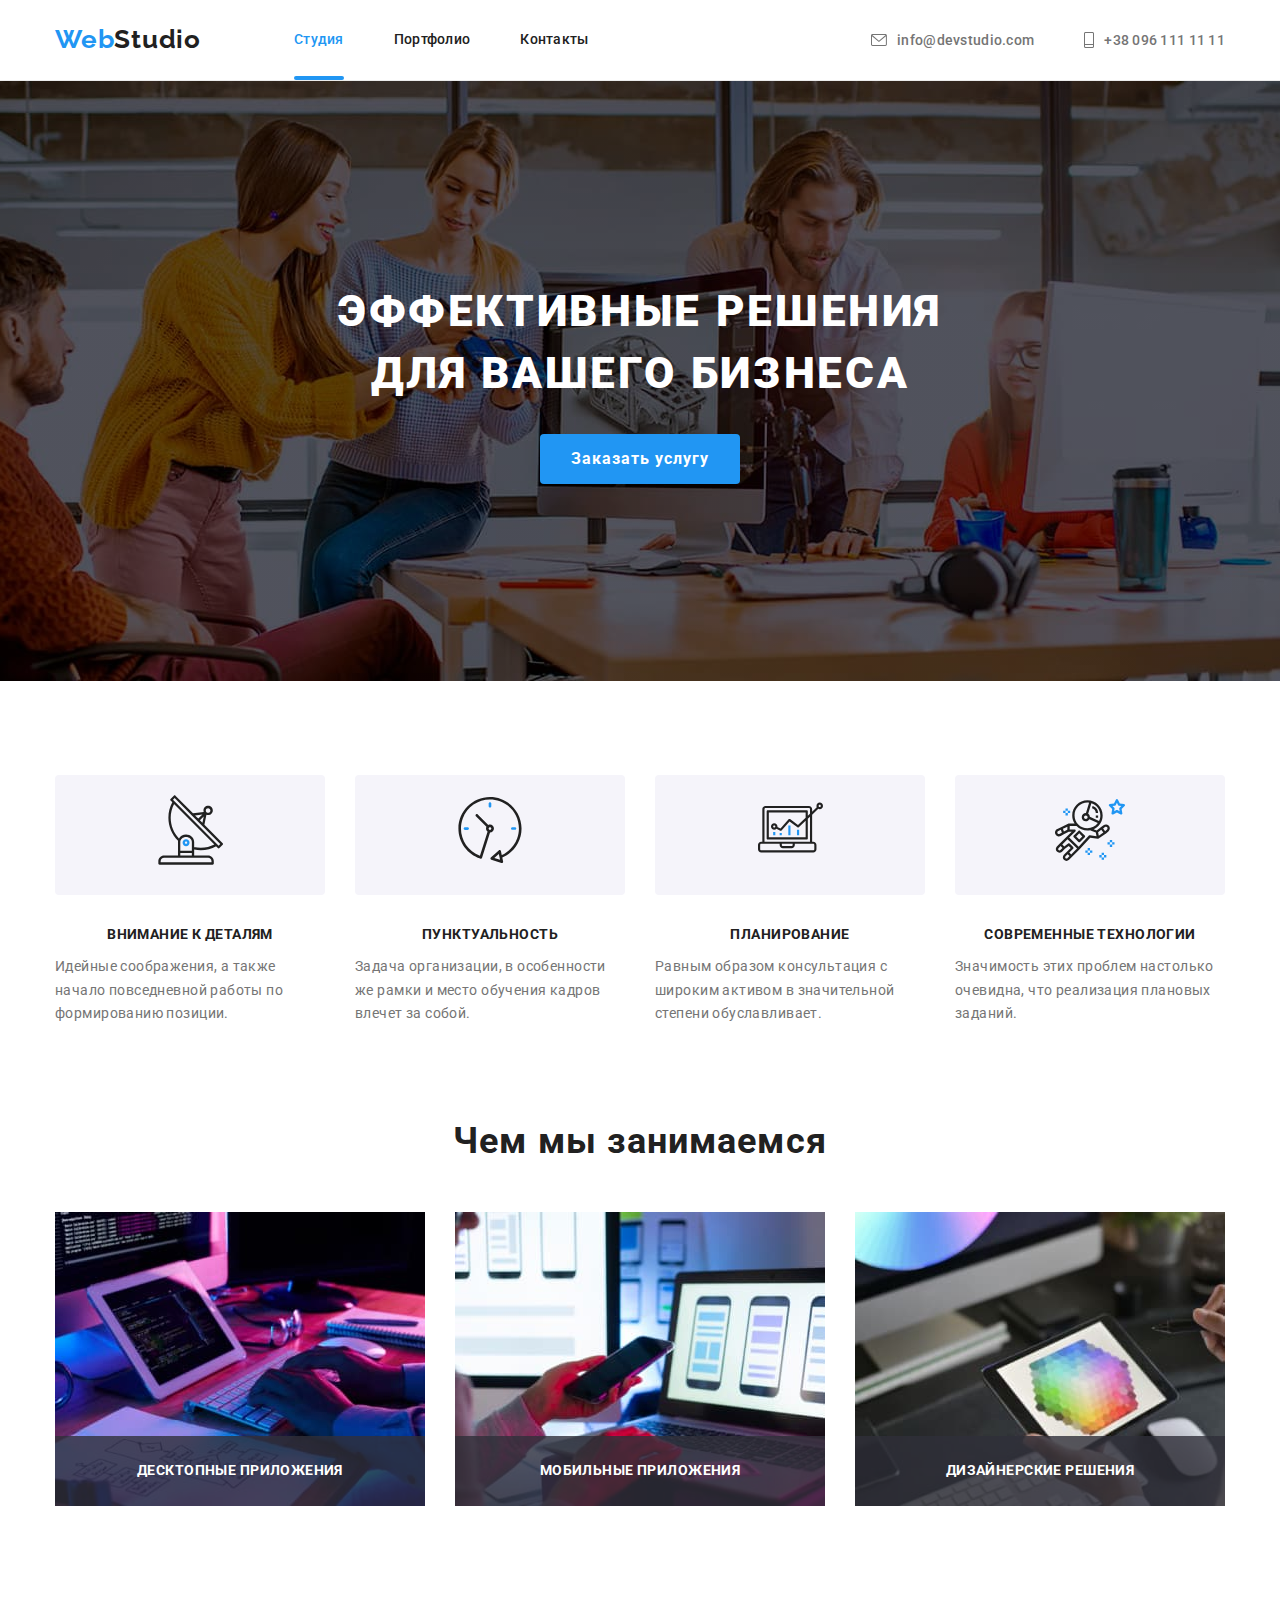
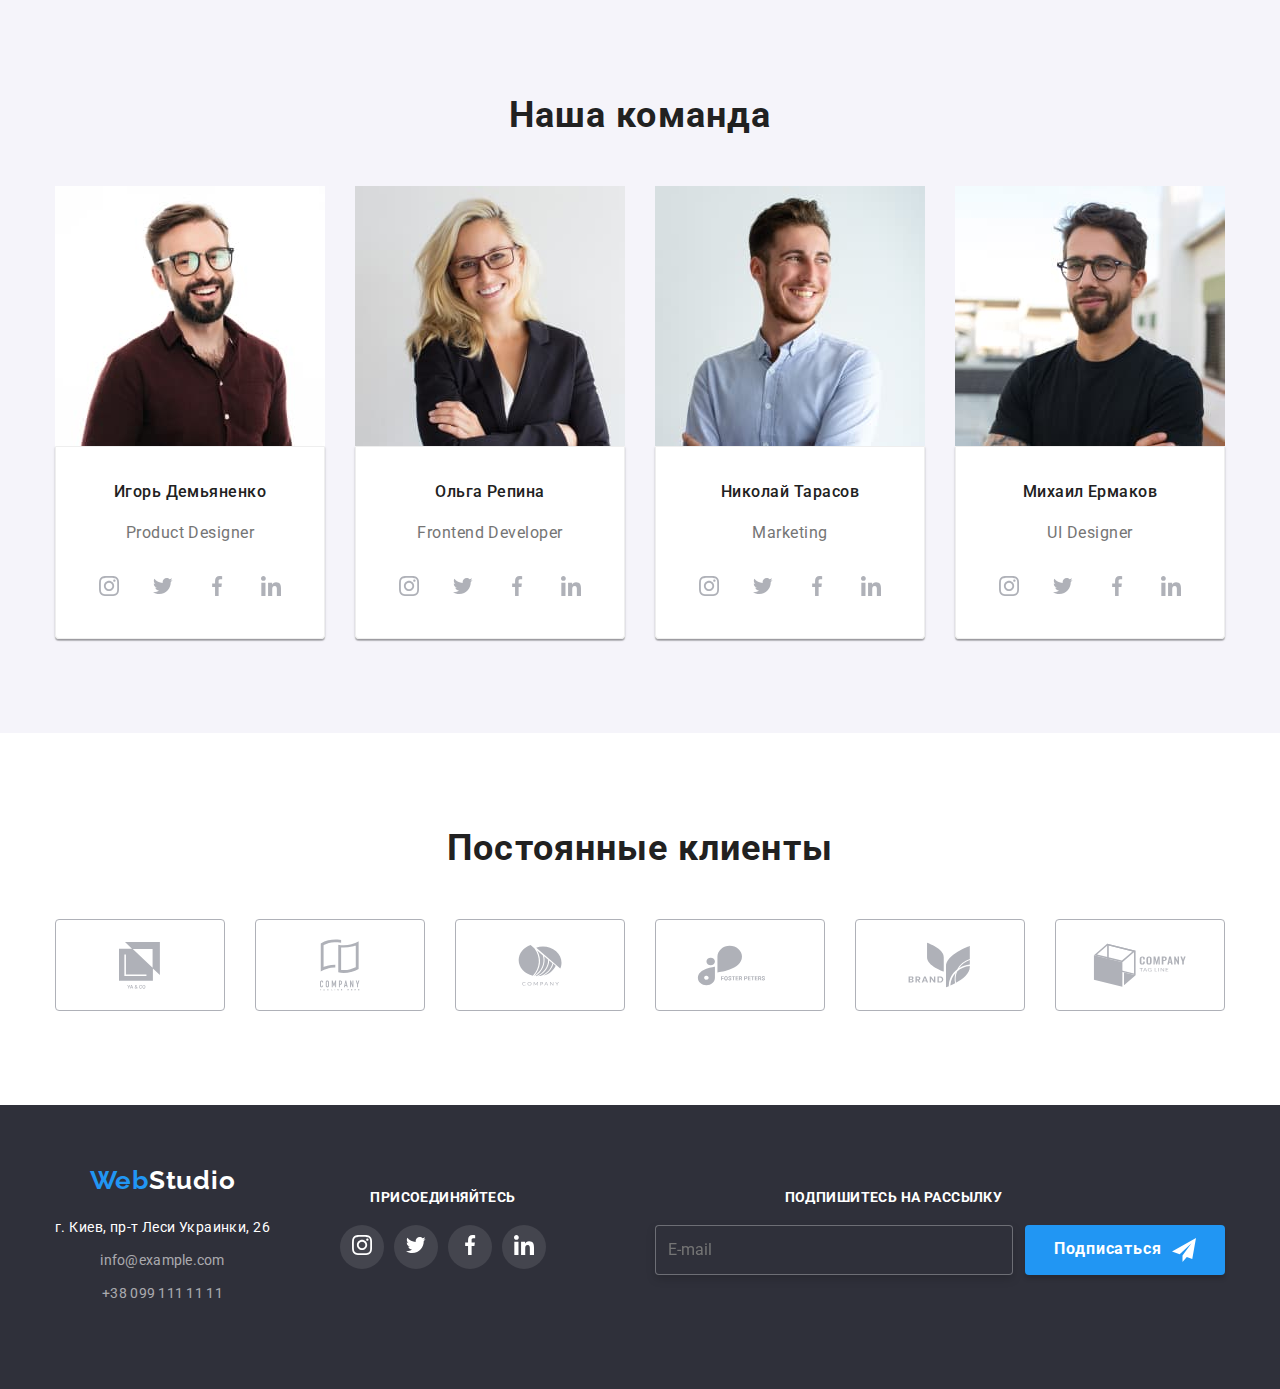
==== index.html @ 6d99855c "." ====
<!DOCTYPE html>
<html lang="ru">

<head>
  <meta charset="UTF-8" />
  <meta http-equiv="X-UA-Compatible" content="IE=edge" />
  <meta name="viewport" content="width=device-width, initial-scale=1.0" />
  <title>Document</title>
  <link href="https://fonts.googleapis.com/css2?family=Raleway:wght@700&family=Roboto:wght@400;500;700;900&display=swap"
    rel="stylesheet" />
  <link rel="stylesheet" href="https://cdnjs.cloudflare.com/ajax/libs/modern-normalize/1.0.0/modern-normalize.min.css">
  <link rel="stylesheet" href="./css/main.css" />

<body>
  <!--Шапка сайта-->

  <header class="header">
    <div class="container header__link">
      <a href="./index.html" class="logo header-logo">Web<span class="logo__part">Studio</span></a>
      <button type="button" class="menu__button is-open" aria-label="Переключатель мобильного меню"
        aria-expanded="false" aria-controls="menu-container" data-menu-button>
        <svg width="40" height="40">
          <use class="menu__icon-cross" href="./images/icons.svg#menu"></use>
          <use class="menu__icon-menu" href="./images/icons.svg#close-menu"></use>
        </svg>
      </button>
      <div class="mobile-menu is-open" data-menu>
        <nav>
          <ul class="site-nav ">
            <li class="site-nav__item ">
              <a href="./index.html" class="site-nav__link  current site-nav--current">Студия
              </a>
            </li>
            <li class="site-nav__item ">
              <a href="./portfolio.html" class="site-nav__link ">Портфолио</a>
            </li>
            <li class="site-nav__item ">
              <a href="/" class="site-nav__link">Контакты</a>
            </li>
          </ul>
        </nav>
        <div>
          <ul class="communication">
            <li class="communication__item">
              <a href="mailto:info@devstudio.com" class="header__communication header__communication--grey">
                <svg class="communication__icon" width="16px" height="12px">
                  <use href="./images/icons.svg#letter">
                  </use>
                </svg>
                info@devstudio.com
              </a>
            </li>
            <li class="communication__item">
              <a href="tel:+380961111111" class="header__communication header__communication--large">
                <svg class="communication__icon" width="10px" height="16px">
                  <use href="./images/icons.svg#mobile"></use>
                </svg>
                +38 096 111 11 11</a>
            </li>
          </ul>
          <ul class="social-menu">
            <li class="social-menu__item social-menu__item--margin">
              <a href="" class="social-menu__link">Instagram</a>
            </li>
            <li class="social-menu__item social-menu__item--margin">
              <a href="" class="social-menu__link">Twitter</a>
            </li>
            <li class="social-menu__item social-menu__item--margin">
              <a href="" class="social-menu__link">Facebook</a>
            </li>
            <li class="social-menu__item social-menu__item--margin">
              <a href="" class="social-menu__link">LinkedIn</a>
            </li>
          </ul>
        </div>
      </div>
    </div>
  </header>


  <!--Герой-->
  <section class="hero hero__overlay">
    <h1 class="hero__title">Эффективные решения <br> для вашего бизнеса</h1>
    <button data-modal-open type="button" class="hero__button">Заказать услугу</button>
  </section>

  <!--Преимущества-->
  <section class="section">
    <div class="container">
      <h2 class="advantage__title">Преимущества компании</h2>
      <ul class="advantage">
        <li class="advantage__item">
          <div class="advantage__div">
            <svg class="advantage__icon" width="65px" height="70px">
              <use href="././images/icons.svg#group">
              </use>
            </svg>
          </div>
          <h3 class="description__title">Внимание к деталям</h3>
          <p class="description__info">Идейные соображения, а также начало повседневной работы по формированию позиции.
          </p>
        </li>
        <li class="advantage__item">
          <div class="advantage__div">
            <svg class="advantage__icon" width="66px" height="70px">
              <use href="./images/icons.svg#clock"></use>
            </svg>
          </div>
          <h3 class="description__title">Пунктуальность</h3>
          <p class="description__info">Задача организации, в особенности же рамки и место обучения кадров влечет за
            собой.</p>
        </li>
        <li class="advantage__item">
          <div class="advantage__div">
            <svg class="advantage__icon" width="75px" height="65px">
              <use href="././images/icons.svg#diagram">
              </use>
            </svg>
          </div>
          <h3 class="description__title">Планирование</h3>
          <p class="description__info">Равным образом консультация с широким активом в значительной степени
            обуславливает.</p>
        </li>
        <li class="advantage__item">
          <div class="advantage__div">
            <svg class="advantage__icon" width="70px" height="70px">
              <use href="././images/icons.svg#astronaut">
              </use>
            </svg>
          </div>
          <h3 class="description__title">Современные технологии</h3>
          <p class="description__info">Значимость этих проблем настолько очевидна, что реализация плановых заданий.</p>
        </li>
      </ul>

    </div>

  </section>

  <!--Наши услуги-->
  <section class="section no-padding">
    <div class="container">
      <h2 class="service__title">Чем мы занимаемся</h2>
      <ul class="service__list">
        <li class="service__item">
          <a href="">
            <picture>
              <source srcset="./images/service1-desktop.jpg 1x,
            ./images/service1-desktop-@2x.jpg 2x" media="(min-width:1200px)" type="image/jpg" />
              <img src="./images/service1-desktop.jpg" alt="написание кода" width="370" />
            </picture>
            <h3 class="service__link">Десктопные приложения</h3>
          </a>
        </li>
        <li class="service__item">
          <a href="">
            <picture>
              <source srcset="./images/service2-desktop.jpg 1x,
                        ./images/service2-desktop-@2x.jpg 2x" media="(min-width:1200px)" type="image/jpg" />
              <img src="./images/service2-desktop.jpg" alt="мобильние приложения" width="370" />
            </picture>

            <h3 class="service__link">Мобильные приложения</h3>
          </a>
        </li>
        <li class="service__item">
          <a href="">
            <picture>
              <source srcset="./images/service3-desktop.jpg 1x,
                            ./images/service3-desktop-@2x.jpg 2x" media="(min-width:1200px)" type="image/jpg" />
              <img src="./images/service3-desktop.jpg" alt="дизайн" width="370" />
            </picture>
            <h3 class="service__link">Дизайнерские решения</h3>
          </a>
        </li>
      </ul>
    </div>
  </section>

  <!--Сотрудники-->
  <section class="section team">
    <div class="container">
      <h2 class="team__title">Наша команда</h2>
      <ul class="team__list">
        <li class="team__item">
          <picture>
            <source srcset="./images/team-member1_desktop.jpg 1x,
./images/team-member1_desktop-@2x.jpg 2x" media="(min-width:1200px)" type="image/jpg" />
            <source srcset="./images/team-member1_tablet.jpg 1x,
./images/team-member1_tablet-@2x.jpg 2x" media="(min-width:768px)" type="image/jpg" />
            <source srcset="./images/team-member1_mobile.jpg 1x,
./images/team-member1_mobile-@2x.jpg 2x" media="(max-width:767px)" type="image/jpg" />

            <img src="./images/team-member1_desktop.jpg" alt="Парень в коричневой рубашке" width="450" />
          </picture>


          <div class="team__border">
            <h3 class="team__member">Игорь Демьяненко</h3>
            <p class="team__profession">Product Designer</p>

            <div class="social-div">
              <ul class="social-div__list">
                <li class="social-div__item">
                  <a href="" class="social-div__link">
                    <svg class="social-div__icon" width="20px" height="20px">
                      <use href="./images/icons.svg#instagram"></use>
                    </svg>
                  </a>
                </li>
                <li class="social-div__item">
                  <a href="" class="social-div__link">
                    <svg class="social-div__icon" width="20px" height="20px">
                      <use href="./images/icons.svg#twitter"></use>
                    </svg>
                  </a>
                </li>
                <li class="social-div__item">
                  <a href="" class="social-div__link">
                    <svg class="social-div__icon" width="20px" height="20px">
                      <use href="./images/icons.svg#facebook"></use>
                    </svg>
                  </a>
                </li>
                <li class="social-div__item">
                  <a href="" class="social-div__link">
                    <svg class="social-div__icon" width="20px" height="20px">
                      <use href="./images/icons.svg#linkedin"></use>
                    </svg>
                  </a>
                </li>
              </ul>
            </div>
          </div>
        </li>
        <li class="team__item">
          <picture>
            <source srcset="./images/team-member2_desktop.jpg 1x,
            ./images/team-member2_desktop-@2x.jpg 2x" media="(min-width:1200px)" type="image/jpg" />
            <source srcset="./images/team-member2_tablet.jpg 1x,
              ./images/team-member2_tablet-@2x.jpg 2x" media="(min-width:768px)" type="image/jpg" />
            <source srcset="./images/team-member2_mobile.jpg 1x,
         ./images/team-member2_mobile-@2x.jpg 2x" media="(max-width:767px)" type="image/jpg" />
            <img src="./images/team-member2_desktop.jpg" alt="Девушка в черном пиджаке" width="450" />
          </picture>

          <div class="team__border">
            <h3 class="team__member">Ольга Репина</h3>
            <p class="team__profession">Frontend Developer</p>
            <div class="social-div">
              <ul class="social-div__list">
                <li class="social-div__item">
                  <a href="" class="social-div__link">
                    <svg class="social-div__icon" width="20px" height="20px">
                      <use href="./images/icons.svg#instagram"></use>
                    </svg>
                  </a>
                </li>
                <li class="social-div__item">
                  <a href="" class="social-div__link">
                    <svg class="social-div__icon" width="20px" height="20px">
                      <use href="./images/icons.svg#twitter"></use>
                    </svg>
                  </a>
                </li>
                <li class="social-div__item">
                  <a href="" class="social-div__link">
                    <svg class="social-div__icon" width="20px" height="20px">
                      <use href="./images/icons.svg#facebook"></use>
                    </svg>
                  </a>
                </li>
                <li class="social-div__item">
                  <a href="" class="social-div__link">
                    <svg class="social-div__icon" width="20px" height="20px">
                      <use href="./images/icons.svg#linkedin"></use>
                    </svg>
                  </a>
                </li>
              </ul>
            </div>
          </div>
        </li>
        <li class="team__item">

          <picture>
            <source srcset="./images/team-member3_desktop.jpg 1x,
              ./images/team-member3_desktop-@2x.jpg 2x" media="(min-width:1200px)" type="image/jpg" />
            <source srcset="/images/team-member3_tablet.jpg 1x,
            ./images/team-member3_tablet-@2x.jpg 2x" media="(min-width:768px)" type="image/jpg" />
            <source srcset="./images/team-member3_mobile.jpg 1x,
              ./images/team-member3_mobile-@2x.jpg 2x" media="(max-width:767px)" type="image/jpg" />
            <img src="./images/team-member3_desktop.jpg" alt="Парень в голубой рубашке" width="450" />
          </picture>

          <div class="team__border">
            <h3 class="team__member">Николай Тарасов</h3>
            <p class="team__profession">Marketing</p>
            <div class="social-div">
              <ul class="social-div__list">
                <li class="social-div__item">
                  <a href="" class="social-div__link">
                    <svg class="social-div__icon" width="20px" height="20px">
                      <use href="./images/icons.svg#instagram"></use>
                    </svg>
                  </a>
                </li>
                <li class="social-div__item">
                  <a href="" class="social-div__link">
                    <svg class="social-div__icon" width="20px" height="20px">
                      <use href="./images/icons.svg#twitter"></use>
                    </svg>
                  </a>
                </li>
                <li class="social-div__item">
                  <a href="" class="social-div__link">
                    <svg class="social-div__icon" width="20px" height="20px">
                      <use href="./images/icons.svg#facebook"></use>
                    </svg>
                  </a>
                </li>
                <li class="social-div__item">
                  <a href="" class="social-div__link">
                    <svg class="social-div__icon" width="20px" height="20px">
                      <use href="./images/icons.svg#linkedin"></use>
                    </svg>
                  </a>
                </li>
              </ul>
            </div>
          </div>
        </li>
        <li class="team__item">
          <picture>
            <source srcset="./images/team-member4_desktop.jpg 1x,
             ./images/team-member4_desktop-@2x.jpg 2x" media="(min-width:1200px)" type="image/jpg" />
            <source srcset="./images/team-member4_tablet.jpg 1x,
               ./images/team-member4_tablet-@2x.jpg 2x" media="(min-width:768px)" type="image/jpg" />
            <source srcset="./images/team-member4_mobile.jpg 1x,
                ./images/team-member4_mobile-@2x.jpg 2x" media="(max-width:767px)" type="image/jpg" />
            <img src="./images/team-member4_desktop.jpg" alt="Парень в черной футболке" width="450" />
          </picture>

          <div class="team__border">
            <h3 class="team__member">Михаил Ермаков</h3>
            <p class="team__profession">UI Designer</p>
            <div class="social-div">
              <ul class="social-div__list">
                <li class="social-div__item">
                  <a href="" class="social-div__link">
                    <svg class="social-div__icon" width="20px" height="20px">
                      <use href="./images/icons.svg#instagram"></use>
                    </svg>
                  </a>
                </li>
                <li class="social-div__item">
                  <a href="" class="social-div__link">
                    <svg class="social-div__icon" width="20px" height="20px">
                      <use href="./images/icons.svg#twitter"></use>
                    </svg>
                  </a>
                </li>
                <li class="social-div__item">
                  <a href="" class="social-div__link">
                    <svg class="social-div__icon" width="20px" height="20px">
                      <use href="./images/icons.svg#facebook"></use>
                    </svg>
                  </a>
                </li>
                <li class="social-div__item">
                  <a href="" class="social-div__link">
                    <svg class="social-div__icon" width="20px" height="20px">
                      <use href="./images/icons.svg#linkedin"></use>
                    </svg>
                  </a>
                </li>
              </ul>
            </div>
          </div>
        </li>
      </ul>
    </div>
  </section>

  <!-- Постоянные клиенты -->
  <section class="section">
    <div class="container">
      <h2 class="clients__title">Постоянные клиенты</h2>
      <ul class="clients">
        <li class="clients__item">
          <a class="clients__link" href="">
            <svg class="clients__icon" width="41px" height="47px">
              <use href="./images/icons.svg#yaco"></use>
            </svg>
          </a>
        </li>
        <li class="clients__item">
          <a class="clients__link" href="">
            <svg class="clients__icon" width="40px" height="52px">
              <use href="./images/icons.svg#tagline-here"></use>
            </svg>
          </a>
        </li>
        <li class="clients__item">
          <a class="clients__link" href="">
            <svg class="clients__icon" width="44px" height="42px">
              <use href="./images/icons.svg#company"></use>
            </svg>
          </a>
        </li>
        <li class="clients__item">
          <a class="clients__link" href="">
            <svg class="clients__icon" width="85px" height="41px">
              <use href="./images/icons.svg#foster-peters"></use>
            </svg>
          </a>
        </li>
        <li class="clients__item">
          <a class="clients__link" href="">
            <svg class="clients__icon" width="63px" height="46px">
              <use href="./images/icons.svg#brand"></use>
            </svg>
          </a>
        </li>
        <li class="clients__item">
          <a class="clients__link" href="">
            <svg class="clients__icon" width="94px" height="44px">
              <use href="./images/icons.svg#tagline"></use>
            </svg>
          </a>
        </li>
      </ul>
    </div>
  </section>

  <!-- Модальное окно заказать услугу -->
  <div class="backdrop  is-hidden" data-modal>
    <div class="modal">
      <button data-modal-close class="modal__button-close">
        <svg width="18px" height="18px">
          <use href="./images/icons.svg#close-button">
          </use>
        </svg>
      </button>


      <form class="modal__form " autocomplete="on">
        <h2 class="modal-form__title">Оставьте свои данные, мы вам перезвоним</h2>
        <div class="modal-form__field">
          <label class="modal-form__label" for="name">Имя</label>
          <input type="text" name="name" id="name" class="modal-form__input" />
          <svg width="18" height="18" class="modal-form__icon">
            <use href="./images/icons.svg#person-black"></use>
          </svg>
        </div>
        <div class="modal-form__field">
          <label class="modal-form__label" for="phone">Телефон</label>
          <input type="tel" name="phone" id="phone" class="modal-form__input " />
          <svg width="18" height="18" class="modal-form__icon">
            <use href="./images/icons.svg#phone-black"></use>
          </svg>
        </div>
        <div class="modal-form__field">
          <label for="email">Почта</label>
          <input type="email" name="email" id="email" class="modal-form__input" />
          <svg width="18" height="18" class="modal-form__icon">
            <use href="./images/icons.svg#email-black"></use>
          </svg>
        </div>
        <div class="modal-form__field">
          <label class="modal-form__label" for="comment">Комментарий</label>
          <textarea name="comment" id="comment" rows="6" placeholder="Введите текст"
            class="modal-form__input modal-form__comment"></textarea>
        </div>
        <div class="modal-form__checkbox">

          <label class="modal-form__checklabel" for="accept">
            <input class="modal-form__checkinput" type="checkbox" name="accept" id="accept">
            <svg class="modal-form__checkicon" width="16px" height="15px">
              <use href="./images/icons.svg#box-black"></use>
            </svg>Соглашаюсь с рассылкой и принимаю <a class="modal-form__link" href="">Условия
              договора</a></label>
        </div>
        <button class="modal-form___send-button" type="submit">Отправить</button>
      </form>
    </div>
  </div>



  <!--Футер-->
  <footer class="footer__bg">
    <div class="container footer">
      <div class="footer__tablet">
        <div class="footer__div">
          <a href="./index.html" class="logo">Web<span class="logo__lower">Studio</span></a>
          <address class="footer__address">г. Киев, пр-т Леси Украинки, 26</address>
          <ul>
            <li>
              <a href="mailto:info@example.com" class="footer__communication">info@example.com</a>
            </li>
            <li>
              <a href="tel:+380991111111" class="footer__communication">+38 099 111 11 11</a>
            </li>
          </ul>
        </div>


        <div class="social-footer">
          <h2 class="social-footer__title">присоединяйтесь</h2>
          <ul class=" social-footer__list">
            <li class="social-footer__item">
              <a href="" class="social-footer__link">
                <svg class="social-footer__icon" width="20px" height="20px">
                  <use href="./images/icons.svg#instagram"></use>
                </svg>
              </a>
            </li>
            <li class="social-footer__item">
              <a href="" class="social-footer__link">
                <svg class="social-footer__icon" width="20px" height="20px">
                  <use href="./images/icons.svg#twitter"></use>
                </svg>
              </a>
            </li>
            <li class="social-footer__item">
              <a href="" class="social-footer__link">
                <svg class="social-footer__icon" width="20px" height="20px">
                  <use href="./images/icons.svg#facebook"></use>
                </svg>
              </a>
            </li>
            <li class="social-footer__item">
              <a href="" class="social-footer__link">
                <svg class="social-footer__icon" width="20px" height="20px">
                  <use href="./images/icons.svg#linkedin"></use>
                </svg>
              </a>
            </li>
          </ul>
        </div>
      </div>
      <div class="footer-form__div">

        <h2 class="footer-form__title">Подпишитесь на рассылку</h2>
        <form class="footer-form">
          <input class="footer-form__input" type="email" name="email" placeholder="E-mail">

          <button class="footer-form__button" type="button">Подписаться
            <svg class="footer-form__icon" width="24px" height="24px">
              <use href="./images/icons.svg#icon-send"></use>
            </svg>
          </button>
        </form>
      </div>
    </div>
  </footer>


  <script src="./js/modal.js"></script>
  <script src="./js/menu.js"></script>

</body>

</html>
---- css/main.css ----
body {
  font-family: roboto, sans-serif;
  color: #212121;
}

li {
  list-style: none;
}

ul {
  margin: 0;
  padding: 0;
}

img {
  display: block;
  max-width: 100%;
}

button {
  font-family: inherit;
}

.container {
  margin-left: auto;
  margin-right: auto;
  padding: 0 15px 0 15px;
}

@media screen and (min-width: 480px) {
  .container {
    width: 480px;
  }
}

@media screen and (min-width: 768px) {
  .container {
    width: 768px;
  }
}

@media screen and (min-width: 1200px) {
  .container {
    width: 1200px;
  }
}

.logo {
  color: #2196F3;
  font-family: raleway, sans-serif;
  text-decoration: none;
  font-weight: bold;
  font-size: 24px;
  line-height: 1.2;
  letter-spacing: 0.03em;
}

@media screen and (min-width: 768px) {
  .logo {
    font-size: 26px;
  }
}

.section {
  padding-top: 94px;
  padding-bottom: 94px;
}

@media screen and (max-width: 1190px) {
  .section {
    padding-top: 60px;
    padding-bottom: 60px;
  }
}

.section.no-padding {
  padding-top: 0;
}

@media screen and (max-width: 1200px) {
  .section.no-padding {
    display: none;
  }
}

.hero__button, .footer-form__button, .modal-form___send-button {
  font-style: normal;
  font-weight: bold;
  font-size: 16px;
  line-height: 1.8;
  letter-spacing: 0.06em;
  border: transparent;
  border-radius: 4px;
  cursor: pointer;
  color: #ffffff;
  background-color: #2196F3;
  -webkit-box-shadow: 0px 4px 4px rgba(0, 0, 0, 0.15);
          box-shadow: 0px 4px 4px rgba(0, 0, 0, 0.15);
  width: 200px;
  height: 50px;
}

.header {
  position: relative;
  border-bottom: 1px solid #ECECEC;
}

.header__link {
  display: -webkit-box;
  display: -ms-flexbox;
  display: flex;
}

@media screen and (max-width: 767px) {
  .header__link {
    -webkit-box-align: center;
        -ms-flex-align: center;
            align-items: center;
    -webkit-box-pack: justify;
        -ms-flex-pack: justify;
            justify-content: space-between;
  }
}

.header-logo {
  padding-top: 16px;
  padding-bottom: 16px;
}

@media screen and (min-width: 767px) {
  .header-logo {
    padding-top: 26px;
    padding-bottom: 26px;
  }
}

@media screen and (min-width: 1200px) {
  .header-logo {
    padding-top: 24px;
    padding-bottom: 25px;
  }
}

.logo__part {
  color: #212121;
}

@media screen and (max-width: 767px) {
  .mobile-menu {
    position: absolute;
    top: 0;
    left: 0;
    display: -webkit-box;
    display: -ms-flexbox;
    display: flex;
    -webkit-box-orient: vertical;
    -webkit-box-direction: normal;
        -ms-flex-direction: column;
            flex-direction: column;
    -webkit-box-pack: justify;
        -ms-flex-pack: justify;
            justify-content: space-between;
    width: 100%;
    height: 100vh;
    background-color: #ffffff;
    z-index: 5;
    padding-top: 48px;
    padding-bottom: 48px;
    padding-left: 40px;
    -webkit-transition: top 250ms;
    transition: top 250ms;
  }
}

.mobile-menu.is-open {
  top: -100vh;
}

@media screen and (min-width: 767px) {
  .mobile-menu {
    width: 100%;
    display: -webkit-box;
    display: -ms-flexbox;
    display: flex;
    -webkit-box-align: center;
        -ms-flex-align: center;
            align-items: center;
    -webkit-box-pack: justify;
        -ms-flex-pack: justify;
            justify-content: space-between;
  }
}

@media screen and (min-width: 767px) {
  .mobile-menu {
    margin-left: 88px;
  }
}

@media screen and (min-width: 1200px) {
  .mobile-menu {
    margin-left: 93px;
  }
}

@media screen and (min-width: 767px) {
  .site-nav {
    display: -webkit-box;
    display: -ms-flexbox;
    display: flex;
  }
}

.site-nav--current {
  color: #2196F3;
}

@media screen and (min-width: 767px) {
  .site-nav--current::after {
    content: "";
    display: block;
    position: absolute;
    left: 0;
    bottom: 0;
    width: 100%;
    height: 4px;
    border-radius: 2px;
    background-color: #2196F3;
  }
}

@media screen and (min-width: 767px) {
  .site-nav__item {
    position: relative;
  }
  .site-nav__item:not(:last-child) {
    margin-right: 50px;
  }
}

@media screen and (max-width: 767px) {
  .site-nav__item:not(:last-child) {
    margin-bottom: 32px;
  }
}

.site-nav__link {
  position: relative;
  color: #212121;
  text-decoration: none;
  -webkit-transition: color 250ms cubic-bezier(0.4, 0, 0.2, 1);
  transition: color 250ms cubic-bezier(0.4, 0, 0.2, 1);
  font-weight: 500;
  font-size: 40px;
  line-height: 1.17;
  letter-spacing: 0.02em;
}

.site-nav__link:hover, .site-nav__link:focus {
  color: #2196F3;
}

@media screen and (min-width: 767px) {
  .site-nav__link {
    display: -webkit-box;
    display: -ms-flexbox;
    display: flex;
    font-size: 14px;
    line-height: 1.14;
    padding-top: 32px;
    padding-bottom: 32px;
  }
}

.current {
  color: #2196F3;
}

.communication {
  display: -webkit-box;
  display: -ms-flexbox;
  display: flex;
  -webkit-box-orient: vertical;
  -webkit-box-direction: reverse;
      -ms-flex-direction: column-reverse;
          flex-direction: column-reverse;
}

@media screen and (min-width: 767px) {
  .communication {
    -webkit-box-orient: vertical;
    -webkit-box-direction: normal;
        -ms-flex-direction: column;
            flex-direction: column;
  }
}

@media screen and (min-width: 1200px) {
  .communication {
    -webkit-box-orient: inherit;
    -webkit-box-direction: inherit;
        -ms-flex-direction: inherit;
            flex-direction: inherit;
  }
}

@media screen and (max-width: 767px) {
  .communication {
    margin-bottom: 64px;
  }
}

.header__communication {
  display: -webkit-box;
  display: -ms-flexbox;
  display: flex;
  -webkit-box-align: center;
      -ms-flex-align: center;
          align-items: center;
  font-style: normal;
  font-weight: 500;
  font-size: 14px;
  line-height: 1.17;
  letter-spacing: 0.02em;
  color: #757575;
  text-decoration: none;
  -webkit-transition: color 250ms cubic-bezier(0.4, 0, 0.2, 1);
  transition: color 250ms cubic-bezier(0.4, 0, 0.2, 1);
}

.header__communication:hover, .header__communication:focus {
  color: #2196F3;
}

@media screen and (max-width: 767px) {
  .header__communication {
    font-size: 24px;
    line-height: 1.18;
  }
  .header__communication--large {
    font-size: 34px;
    line-height: 1.18;
    color: #2196F3;
    margin-bottom: 32px;
  }
  .header__communication--large:focus, .header__communication--large:hover {
    color: #2196F3;
  }
}

@media screen and (max-width: 767px) and (min-width: 767px) {
  .header__communication {
    font-size: 12px;
    line-height: 1.14;
    color: #757575;
    display: -webkit-box;
    display: -ms-flexbox;
    display: flex;
    -webkit-box-align: center;
        -ms-flex-align: center;
            align-items: center;
  }
}

@media screen and (min-width: 1200px) {
  .header__communication {
    padding-top: 30px;
    padding-bottom: 30px;
  }
}

@media screen and (max-width: 1199px) {
  .communication__item + .communication__item {
    margin-top: 10px;
  }
}

@media screen and (min-width: 1200px) {
  .communication__item + .communication__item {
    margin-left: 50px;
  }
}

.communication__icon {
  display: none;
}

@media screen and (min-width: 767px) {
  .communication__icon {
    display: block;
    fill: currentColor;
  }
}

.communication__icon {
  margin-right: 10px;
}

@media screen and (min-width: 767px) and (max-width: 1200px) {
  .communication__icon {
    margin-right: 8px;
  }
}

.social-menu {
  display: -webkit-box;
  display: -ms-flexbox;
  display: flex;
  -ms-flex-wrap: wrap;
      flex-wrap: wrap;
}

@media screen and (min-width: 767px) {
  .social-menu {
    display: none;
  }
}

.social-menu__link {
  font-weight: 500;
  font-size: 18px;
  line-height: 1.22;
  letter-spacing: 0.02em;
  color: #2196F3;
}

.social-menu__link:focus, .social-menu__link:hover {
  color: #2196F3;
}

.social-menu__item {
  position: relative;
}

.social-menu__item:not(:last-child) {
  margin-right: 20px;
}

.social-menu__item:not(:first-child)::after {
  position: absolute;
  top: 0;
  left: -10px;
  content: '';
  display: block;
  height: 22px;
  border: 1px solid rgba(33, 33, 33, 0.2);
}

@media screen and (max-width: 767px) {
  .menu__button {
    display: -webkit-inline-box;
    display: -ms-inline-flexbox;
    display: inline-flex;
    margin: 0;
    padding: 0;
    border: none;
    background-color: transparent;
    z-index: 10;
  }
  .menu__button:hover, .menu__button:focus {
    fill: #2196F3;
  }
  .menu__button .menu__icon-cross {
    display: none;
  }
  .menu__button.is-open .menu__icon-cross {
    display: block;
  }
  .menu__button.is-open .menu__icon-menu {
    display: none;
  }
}

@media screen and (min-width: 767px) {
  .menu__button {
    display: none;
  }
}

.hero {
  text-align: center;
  padding-top: 118px;
  padding-bottom: 118px;
}

@media screen and (min-width: 768px) {
  .hero {
    padding-top: 200px;
    padding-bottom: 200px;
  }
}

.hero__overlay {
  margin-left: auto;
  margin-right: auto;
  height: 400px;
  background-image: -webkit-gradient(linear, left top, right top, from(rgba(0, 0, 0, 0.4))), url(/images/Header-mobile.jpg);
  background-image: linear-gradient(to right rgba(0, 0, 0, 0.4), rgba(0, 0, 0, 0.4)), url(/images/Header-mobile.jpg);
  background-size: cover;
  background-repeat: no-repeat;
  background-position: center;
}

@media screen and (min-width: 768px) {
  .hero__overlay {
    height: 600px;
  }
}

@media (-webkit-min-device-pixel-ratio: 2), (min-resolution: 2dppx) {
  .hero__overlay {
    background-image: -webkit-gradient(linear, left top, right top, from(rgba(0, 0, 0, 0.4))), url(/images/Header-mobile@2x.jpg);
    background-image: linear-gradient(to right rgba(0, 0, 0, 0.4), rgba(0, 0, 0, 0.4)), url(/images/Header-mobile@2x.jpg);
  }
}

@media screen and (min-width: 480px) {
  .hero__overlay {
    background-image: -webkit-gradient(linear, left top, right top, from(rgba(0, 0, 0, 0.4))), url(/images/Header-tablet.jpg);
    background-image: linear-gradient(to right rgba(0, 0, 0, 0.4), rgba(0, 0, 0, 0.4)), url(/images/Header-tablet.jpg);
  }
}

@media screen and (min-width: 480px) and (-webkit-min-device-pixel-ratio: 2), screen and (min-width: 480px) and (min-resolution: 2dppx) {
  .hero__overlay {
    background-image: -webkit-gradient(linear, left top, right top, from(rgba(0, 0, 0, 0.4))), url(/images/Header-tablet@2x.jpg);
    background-image: linear-gradient(to right rgba(0, 0, 0, 0.4), rgba(0, 0, 0, 0.4)), url(/images/Header-tablet@2x.jpg);
  }
}

@media screen and (min-width: 768px) {
  .hero__overlay {
    background-image: -webkit-gradient(linear, left top, right top, from(rgba(0, 0, 0, 0.4))), url(/images/Header-desktop.jpg);
    background-image: linear-gradient(to right rgba(0, 0, 0, 0.4), rgba(0, 0, 0, 0.4)), url(/images/Header-desktop.jpg);
  }
}

@media screen and (min-width: 768px) and (-webkit-min-device-pixel-ratio: 2), screen and (min-width: 768px) and (min-resolution: 2dppx) {
  .hero__overlay {
    background-image: -webkit-gradient(linear, left top, right top, from(rgba(0, 0, 0, 0.4))), url(/images/Header-desktop@2x.jpg);
    background-image: linear-gradient(to right rgba(0, 0, 0, 0.4), rgba(0, 0, 0, 0.4)), url(/images/Header-desktop@2x.jpg);
  }
}

.hero__title {
  color: #ffffff;
  font-weight: 900;
  font-size: 26px;
  line-height: 1.4;
  letter-spacing: 0.06em;
  text-transform: uppercase;
  margin-bottom: 30px;
  margin-top: 0;
}

@media screen and (min-width: 1200px) {
  .hero__title {
    font-size: 44px;
  }
}

.hero__button {
  margin-left: auto;
  margin-right: auto;
}

@media screen and (min-width: 767px) {
  .advantage {
    display: -webkit-box;
    display: -ms-flexbox;
    display: flex;
    -ms-flex-wrap: wrap;
        flex-wrap: wrap;
    margin-right: -30px;
    margin-bottom: -30px;
  }
}

.advantage__title {
  position: absolute;
  width: 1px;
  height: 1px;
  margin: -1px;
  border: 0;
  padding: 0;
  clip: rect(0 0 0 0);
  overflow: hidden;
}

.advantage__div {
  display: -webkit-box;
  display: -ms-flexbox;
  display: flex;
  -webkit-box-pack: center;
      -ms-flex-pack: center;
          justify-content: center;
  background-color: #f5f4fa;
  height: 120px;
  margin-bottom: 30px;
  border-radius: 4px;
}

.advantage__icon {
  margin-top: 20px;
}

.advantage__item {
  background-color: #ffffff;
  margin-bottom: 30px;
}

@media screen and (min-width: 767px) {
  .advantage__item {
    -ms-flex-preferred-size: calc((100% - 60px) / 2);
        flex-basis: calc((100% - 60px) / 2);
    margin-right: 30px;
    margin-bottom: 30px;
  }
}

@media screen and (min-width: 1199px) {
  .advantage__item {
    -ms-flex-preferred-size: calc((100% - 120px) / 4);
        flex-basis: calc((100% - 120px) / 4);
    margin-right: 30px;
  }
}

@media screen and (min-width: 767px) and (max-width: 1198px) {
  .advantage__item:nth-child(2n) {
    margin-right: 0;
  }
}

@media screen and (min-width: 1199px) {
  .advantage__item:last-child {
    margin-right: 0;
  }
}

.description__title {
  text-align: center;
  font-weight: bold;
  font-size: 14px;
  line-height: 1.4;
  text-transform: uppercase;
  letter-spacing: 0.03em;
  margin-top: 0;
  margin-bottom: 10px;
}

.description__info {
  font-size: 14px;
  line-height: 1.7;
  color: #757575;
  letter-spacing: 0.03em;
  margin-top: 0;
  margin-bottom: 0;
}

.service__title {
  font-weight: bold;
  font-size: 36px;
  line-height: 1.17;
  letter-spacing: 0.03em;
  text-align: center;
  margin-top: 0;
  margin-bottom: 50px;
}

.service__list {
  display: -webkit-box;
  display: -ms-flexbox;
  display: flex;
}

.service__item {
  background-color: #ffffff;
  margin-right: 30px;
  position: relative;
}

.service__item:last-child {
  margin-right: 0;
}

.service__link {
  text-align: center;
  background-color: rgba(47, 48, 58, 0.8);
  font-style: normal;
  font-weight: bold;
  font-size: 14px;
  line-height: 1.14;
  letter-spacing: 0.03em;
  color: #ffffff;
  text-transform: uppercase;
  text-decoration: none;
  width: 370px;
  height: 70px;
  position: absolute;
  bottom: 0;
  padding-top: 27px;
  margin: 0;
}

.team {
  margin-left: auto;
  margin-right: auto;
  background-color: #F5F4FA;
}

.team__title {
  font-weight: bold;
  font-size: 36px;
  line-height: 1.17;
  letter-spacing: 0.03em;
  text-align: center;
  margin-top: 0;
  margin-bottom: 50px;
}

@media screen and (min-width: 768px) {
  .team__list {
    display: -webkit-box;
    display: -ms-flexbox;
    display: flex;
    -ms-flex-wrap: wrap;
        flex-wrap: wrap;
    margin-right: -30px;
    margin-bottom: -30px;
  }
}

.team__item {
  background-color: #ffffff;
  margin-bottom: 30px;
}

@media screen and (max-width: 767px) {
  .team__item:last-child {
    margin-bottom: 0;
  }
}

@media screen and (min-width: 768px) {
  .team__item {
    -ms-flex-preferred-size: calc((100% - 30px * 2) / 2);
        flex-basis: calc((100% - 30px * 2) / 2);
    margin-right: 30px;
    margin-bottom: 30px;
  }
}

@media screen and (min-width: 1199px) {
  .team__item {
    -ms-flex-preferred-size: calc((100% - 30px * 4) / 4);
        flex-basis: calc((100% - 30px * 4) / 4);
    margin-right: 30px;
  }
}

.team__member {
  font-weight: 500;
  font-size: 16px;
  line-height: 1.9;
  letter-spacing: 0.03em;
  text-align: center;
  margin-top: 0;
  margin-bottom: 10px;
}

.team__profession {
  color: #757575;
  font-size: 16px;
  line-height: 1.9;
  letter-spacing: 0.03em;
  text-align: center;
  margin: 0;
}

.team__border {
  border-radius: 0px 0px 4px 4px;
  border: 1px solid #EEEEEE;
  padding-top: 30px;
  padding-bottom: 30px;
  -webkit-box-shadow: 0px 1px 3px rgba(0, 0, 0, 0.12), 0px 1px 1px rgba(0, 0, 0, 0.14), 0px 2px 1px rgba(0, 0, 0, 0.2);
          box-shadow: 0px 1px 3px rgba(0, 0, 0, 0.12), 0px 1px 1px rgba(0, 0, 0, 0.14), 0px 2px 1px rgba(0, 0, 0, 0.2);
}

.social-div {
  width: 206px;
  height: 44px;
  margin-left: auto;
  margin-right: auto;
  margin-top: 16px;
}

.social-div__list {
  display: -webkit-box;
  display: -ms-flexbox;
  display: flex;
}

.social-div__item {
  width: 44px;
  height: 44px;
  margin-right: 10px;
  -webkit-box-align: center;
      -ms-flex-align: center;
          align-items: center;
}

.social-div__item:last-child {
  margin-right: 0;
}

.social-div__link {
  display: -webkit-box;
  display: -ms-flexbox;
  display: flex;
  -webkit-box-pack: center;
      -ms-flex-pack: center;
          justify-content: center;
  -webkit-box-align: center;
      -ms-flex-align: center;
          align-items: center;
  width: 44px;
  height: 44px;
  border-radius: 50%;
  -webkit-transition: background-color 250ms cubic-bezier(0.4, 0, 0.2, 1);
  transition: background-color 250ms cubic-bezier(0.4, 0, 0.2, 1);
}

.social-div__link:focus, .social-div__link:hover {
  background-color: #2196F3;
}

.social-div__icon {
  fill: #AFB1B8;
  -webkit-transition: fill 250ms cubic-bezier(0.4, 0, 0.2, 1);
  transition: fill 250ms cubic-bezier(0.4, 0, 0.2, 1);
}

.social-div__link:hover .social-div__icon,
.social-div__link:focus .social-div__icon {
  fill: #ffffff;
}

.clients {
  -webkit-box-align: center;
      -ms-flex-align: center;
          align-items: center;
  display: -webkit-box;
  display: -ms-flexbox;
  display: flex;
  -ms-flex-wrap: wrap;
      flex-wrap: wrap;
  margin: -15px;
}

.clients__title {
  font-weight: bold;
  font-size: 36px;
  line-height: 1.17;
  letter-spacing: 0.03em;
  text-align: center;
  margin-top: 0;
  margin-bottom: 50px;
}

.clients__item {
  -webkit-box-sizing: border-box;
          box-sizing: border-box;
  margin: 15px;
  -ms-flex-preferred-size: calc((100% - 60px) / 2);
      flex-basis: calc((100% - 60px) / 2);
}

@media screen and (min-width: 768px) {
  .clients__item {
    -ms-flex-preferred-size: calc((100% - 90px) / 3);
        flex-basis: calc((100% - 90px) / 3);
  }
}

@media screen and (min-width: 1200px) {
  .clients__item {
    -ms-flex-preferred-size: calc((100% - 180px) / 6);
        flex-basis: calc((100% - 180px) / 6);
  }
}

.clients__link {
  display: -webkit-box;
  display: -ms-flexbox;
  display: flex;
  -webkit-box-pack: center;
      -ms-flex-pack: center;
          justify-content: center;
  -webkit-box-align: center;
      -ms-flex-align: center;
          align-items: center;
  height: 92px;
  border: 1px solid #AFB1B8;
  border-radius: 4px;
  -webkit-transition: border-color 250ms cubic-bezier(0.4, 0, 0.2, 1);
  transition: border-color 250ms cubic-bezier(0.4, 0, 0.2, 1);
}

.clients__link:hover, .clients__link:focus {
  border-color: #2196F3;
}

.clients__icon {
  fill: #AFB1B8;
  -webkit-transition: fill 250ms cubic-bezier(0.4, 0, 0.2, 1);
  transition: fill 250ms cubic-bezier(0.4, 0, 0.2, 1);
}

.clients__link:hover .clients__icon,
.clients__link:focus .clients__icon {
  fill: #2196F3;
}

.footer__bg {
  margin-left: auto;
  margin-right: auto;
  background-color: #2F303A;
}

.footer__address {
  color: #ffffff;
  font-size: 14px;
  line-height: 1.7;
  font-style: normal;
  margin-bottom: 9px;
  letter-spacing: 0.03em;
  margin-top: 20px;
}

.footer__communication {
  display: block;
  color: rgba(255, 255, 255, 0.6);
  text-decoration: none;
  font-size: 14px;
  line-height: 1.7;
  letter-spacing: 0.02em;
  margin-bottom: 9px;
}

.logo__lower {
  color: #ffffff;
  text-align: center;
}

.footer__div {
  padding-top: 60px;
  text-align: center;
  -webkit-box-align: center;
      -ms-flex-align: center;
          align-items: center;
}

@media screen and (min-width: 768px) {
  .footer__div {
    margin-right: 30px;
  }
}

@media screen and (min-width: 1200px) {
  .footer__div {
    margin-right: 70px;
  }
}

.social-footer {
  padding-top: 60px;
  padding-bottom: 60px;
  text-align: center;
  -webkit-box-align: center;
      -ms-flex-align: center;
          align-items: center;
}

@media screen and (min-width: 1200px) {
  .social-footer {
    padding-top: 72px;
  }
}

.social-footer__title {
  font-weight: bold;
  font-size: 14px;
  line-height: 16px;
  letter-spacing: 0.03em;
  text-transform: uppercase;
  color: #ffffff;
  margin-bottom: 20px;
}

.social-footer__list {
  width: 206px;
  height: 44px;
  display: -webkit-box;
  display: -ms-flexbox;
  display: flex;
  margin-left: auto;
  margin-right: auto;
}

.social-footer__item {
  display: -webkit-box;
  display: -ms-flexbox;
  display: flex;
  width: 44px;
  height: 44px;
  margin-right: 10px;
  -webkit-box-pack: center;
      -ms-flex-pack: center;
          justify-content: center;
  border-radius: 50%;
  -webkit-box-align: center;
      -ms-flex-align: center;
          align-items: center;
  background-color: rgba(255, 255, 255, 0.1);
  cursor: pointer;
  -webkit-transition: background-color 250ms cubic-bezier(0.4, 0, 0.2, 1);
  transition: background-color 250ms cubic-bezier(0.4, 0, 0.2, 1);
}

.social-footer__item:last-child {
  margin-right: 0;
}

.social-footer__item:hover {
  background-color: #2196F3;
}

.social-footer__link {
  padding: 10px;
}

.social-footer__icon {
  fill: #ffffff;
}

@media screen and (min-width: 768px) and (max-width: 1199px) {
  .footer__tablet {
    display: -webkit-box;
    display: -ms-flexbox;
    display: flex;
    -ms-flex-pack: distribute;
        justify-content: space-around;
  }
}

@media screen and (min-width: 1200px) {
  .footer__tablet {
    display: -webkit-box;
    display: -ms-flexbox;
    display: flex;
    -ms-flex-preferred-size: calc((100% - 30px) / 2);
        flex-basis: calc((100% - 30px) / 2);
    padding-bottom: 60px;
  }
}

@media screen and (min-width: 1200px) {
  .footer {
    display: -webkit-box;
    display: -ms-flexbox;
    display: flex;
  }
}

.footer-form {
  padding-bottom: 60px;
  text-align: center;
  -webkit-box-align: center;
      -ms-flex-align: center;
          align-items: center;
}

@media screen and (min-width: 1200px) {
  .footer-form {
    margin-left: 93px;
    display: -webkit-box;
    display: -ms-flexbox;
    display: flex;
  }
}

@media screen and (min-width: 768px) {
  .footer-form__div {
    margin-top: 60px;
  }
}

@media screen and (min-width: 1200px) {
  .footer-form__div {
    margin-top: 72px;
  }
}

.footer-form__title {
  font-weight: bold;
  font-size: 14px;
  line-height: 16px;
  letter-spacing: 0.03em;
  text-transform: uppercase;
  color: #ffffff;
  margin-bottom: 20px;
  text-align: center;
}

.footer-form__input {
  width: 100%;
  height: 50px;
  background-color: #2F303A;
  border: 1px solid rgba(255, 255, 255, 0.3);
  -webkit-box-sizing: border-box;
          box-sizing: border-box;
  -webkit-filter: drop-shadow(0px 4px 4px rgba(0, 0, 0, 0.15));
          filter: drop-shadow(0px 4px 4px rgba(0, 0, 0, 0.15));
  border-radius: 4px;
  cursor: pointer;
  margin-bottom: 20px;
}

@media screen and (min-width: 768px) {
  .footer-form__input {
    width: 450px;
  }
}

@media screen and (min-width: 1200px) {
  .footer-form__input {
    width: 358px;
    margin-right: 12px;
    margin-bottom: 0;
  }
}

.footer-form__input:focus {
  border-color: rgba(255, 255, 255, 0.3);
}

.footer-form__input::-webkit-input-placeholder {
  padding-left: 10px;
}

.footer-form__input:-ms-input-placeholder {
  padding-left: 10px;
}

.footer-form__input::-ms-input-placeholder {
  padding-left: 10px;
}

.footer-form__input::placeholder {
  padding-left: 10px;
}

.footer-form__button {
  display: -webkit-box;
  display: -ms-flexbox;
  display: flex;
  -webkit-box-align: center;
      -ms-flex-align: center;
          align-items: center;
  text-align: center;
  -webkit-box-pack: center;
      -ms-flex-pack: center;
          justify-content: center;
  margin-left: 12px;
  margin-left: auto;
  margin-right: auto;
}

.footer-form__icon {
  margin-left: 10px;
}

.backdrop {
  position: fixed;
  top: 0;
  bottom: 0;
  width: 100%;
  height: 100%;
  background-color: rgba(0, 0, 0, 0.2);
  opacity: 1;
  -webkit-transition: opacity 250ms cubic-bezier(0.4, 0, 0.2, 1);
  transition: opacity 250ms cubic-bezier(0.4, 0, 0.2, 1);
  z-index: 15;
  overflow-y: scroll;
}

.backdrop.is-hidden {
  opacity: 0;
  visibility: visible;
  pointer-events: none;
}

@media screen and (max-width: 767.98px) {
  .backdrop {
    padding: 93px 15px;
  }
}

.modal {
  position: relative;
  width: 100%;
  max-width: 450px;
  border-radius: 4px;
  background-color: #ffffff;
  display: -webkit-box;
  display: -ms-flexbox;
  display: flex;
  -webkit-box-pack: end;
      -ms-flex-pack: end;
          justify-content: flex-end;
  -webkit-box-shadow: 0px 1px 3px rgba(0, 0, 0, 0.12), 0px 1px 1px rgba(0, 0, 0, 0.14), 0px 2px 1px rgba(0, 0, 0, 0.2);
          box-shadow: 0px 1px 3px rgba(0, 0, 0, 0.12), 0px 1px 1px rgba(0, 0, 0, 0.14), 0px 2px 1px rgba(0, 0, 0, 0.2);
  -webkit-transition: -webkit-transform 250ms cubic-bezier(0.4, 0, 0.2, 1);
  transition: -webkit-transform 250ms cubic-bezier(0.4, 0, 0.2, 1);
  transition: transform 250ms cubic-bezier(0.4, 0, 0.2, 1);
  transition: transform 250ms cubic-bezier(0.4, 0, 0.2, 1), -webkit-transform 250ms cubic-bezier(0.4, 0, 0.2, 1);
}

@media screen and (min-width: 768px) {
  .modal {
    position: absolute;
    top: 50%;
    left: 50%;
    height: 609px;
    -webkit-transform: translate(-50%, -50%) scale(1);
            transform: translate(-50%, -50%) scale(1);
  }
}

@media screen and (min-width: 1200px) {
  .modal {
    min-width: 528px;
    height: 581px;
  }
}

@media screen and (min-width: 768px) {
  .modal {
    padding-top: 8px;
    padding-right: 8px;
  }
}

@media screen and (max-width: 768px) {
  .modal {
    margin-right: auto;
    margin-left: auto;
  }
}

.modal__button-close {
  position: absolute;
  top: 0;
  right: 0;
  display: -webkit-box;
  display: -ms-flexbox;
  display: flex;
  -webkit-box-pack: center;
      -ms-flex-pack: center;
          justify-content: center;
  -webkit-box-align: center;
      -ms-flex-align: center;
          align-items: center;
  width: 30px;
  height: 30px;
  background-color: #fff;
  border: 1px solid rgba(0, 0, 0, 0.1);
  border-radius: 50%;
  padding: 0;
  cursor: pointer;
  margin-top: 8px;
  margin-right: 8px;
  -webkit-transition: fill 250ms cubic-bezier(0.4, 0, 0.2, 1);
  transition: fill 250ms cubic-bezier(0.4, 0, 0.2, 1);
}

.modal__button-close:focus, .modal__button-close:hover {
  fill: #2196F3;
}

.modal__form {
  padding: 40px;
}

@media screen and (min-width: 768px) {
  .modal__form {
    position: absolute;
    top: 0;
    right: 0;
    left: 0;
    bottom: 0;
  }
}

.modal-form__title {
  font-weight: 700;
  font-size: 20px;
  line-height: 1.15;
  text-align: center;
  letter-spacing: 0.03em;
  color: #212121;
  margin-bottom: 12px;
}

.modal-form__field {
  position: relative;
  display: -webkit-box;
  display: -ms-flexbox;
  display: flex;
  -webkit-box-orient: vertical;
  -webkit-box-direction: normal;
      -ms-flex-direction: column;
          flex-direction: column;
  margin-bottom: 10px;
}

.modal-form__field:last-child {
  margin-bottom: 0;
}

.modal-form__input {
  border: 1px solid rgba(33, 33, 33, 0.2);
  border-radius: 4px;
  padding-top: 12px;
  padding-right: 12px;
  padding-bottom: 12px;
  padding-left: 42px;
  margin-top: 4px;
  margin-bottom: 10px;
  font-size: 14px;
  -webkit-transition: border-color 250ms cubic-bezier(0.4, 0, 0.2, 1);
  transition: border-color 250ms cubic-bezier(0.4, 0, 0.2, 1);
}

.modal-form__input:focus {
  border-color: #2196F3;
}

.modal-form__input:focus + .modal-form__icon {
  fill: #2196F3;
}

.modal-form__label {
  font-style: normal;
  font-weight: normal;
  font-size: 12px;
  line-height: 1.17;
  letter-spacing: 0.01em;
  color: #757575;
  margin-bottom: 4px;
}

.modal-form__comment {
  padding: 12px 16px;
  font-weight: normal;
  font-size: 14px;
  line-height: 1.15;
  letter-spacing: 0.01em;
}

.modal-form__comment::-webkit-input-placeholder {
  color: rgba(117, 117, 117, 0.5);
}

.modal-form__comment:-ms-input-placeholder {
  color: rgba(117, 117, 117, 0.5);
}

.modal-form__comment::-ms-input-placeholder {
  color: rgba(117, 117, 117, 0.5);
}

.modal-form__comment::placeholder {
  color: rgba(117, 117, 117, 0.5);
}

.modal-form__icon {
  position: absolute;
  top: 50%;
  left: 3.5%;
  -webkit-transform: translateY(-30%);
          transform: translateY(-30%);
  -webkit-transition: fill var(--animation-speed) var(--timing-function);
  transition: fill var(--animation-speed) var(--timing-function);
}

.modal-form__checkbox {
  margin-top: 20px;
  text-align: center;
  position: relative;
}

.modal-form__checklabel {
  font-size: 12px;
  line-height: 1.17;
  letter-spacing: 0.03em;
  color: #757575;
}

@media screen and (min-width: 1200px) {
  .modal-form__checklabel {
    font-size: 14px;
    line-height: 1.71;
    letter-spacing: 0.03em;
  }
}

@media screen and (min-width: 320px) {
  .modal-form__checklabel {
    padding-left: 20px;
  }
}

@media screen and (min-width: 768px) {
  .modal-form__checklabel {
    padding-left: 24px;
  }
}

.modal-form__checkinput {
  position: absolute;
  width: 1px;
  height: 1px;
  margin: -1px;
  border: 0;
  padding: 0;
  clip: rect(0 0 0 0);
  overflow: hidden;
}

.modal-form__checkinput:checked + .modal-form__checkicon {
  background-color: #2196F3;
  background-image: url("../images/icon-check .svg");
  background-origin: border-box;
  border-color: #2196F3;
  border-radius: 4px;
  background-size: contain;
  fill: #2196F3;
}

.modal-form__checkicon {
  margin-right: 8px;
}

.modal-form__link {
  color: #2196F3;
  margin-left: 5px;
}

.modal-form___send-button {
  display: -webkit-box;
  display: -ms-flexbox;
  display: flex;
  -webkit-box-pack: center;
      -ms-flex-pack: center;
          justify-content: center;
  -webkit-box-align: center;
      -ms-flex-align: center;
          align-items: center;
  text-align: center;
  margin-top: 30px;
  margin-left: auto;
  margin-right: auto;
}

textarea {
  resize: none;
}

.modal-form___send-button {
  display: -webkit-box;
  display: -ms-flexbox;
  display: flex;
  -webkit-box-pack: center;
      -ms-flex-pack: center;
          justify-content: center;
  -webkit-box-align: center;
      -ms-flex-align: center;
          align-items: center;
  text-align: center;
  margin-top: 30px;
  margin-left: auto;
  margin-right: auto;
}

.filtr {
  margin-bottom: 40px;
}

@media screen and (min-width: 767.98px) {
  .filtr {
    margin-bottom: 30px;
  }
}

@media screen and (min-width: 1199.98px) {
  .filtr {
    margin-bottom: 50px;
  }
}

.filtr__list {
  display: -webkit-box;
  display: -ms-flexbox;
  display: flex;
  -ms-flex-wrap: wrap;
      flex-wrap: wrap;
}

@media screen and (min-width: 768px) {
  .filtr__list {
    -webkit-box-pack: center;
        -ms-flex-pack: center;
            justify-content: center;
    margin-left: -8px;
    margin-bottom: -15px;
    margin-bottom: 0;
  }
}

.filter__item {
  margin-left: 8px;
  margin-bottom: 15px;
}

@media screen and (min-width: 768px) {
  .filter__item {
    margin-bottom: 0;
  }
}

.filtr__title {
  position: absolute;
  width: 1px;
  height: 1px;
  margin: -1px;
  border: 0;
  padding: 0;
  clip: rect(0 0 0 0);
  overflow: hidden;
}

.filtr__item {
  margin-right: 8px;
  margin-bottom: 15px;
}

.filtr__item:last-child {
  margin-right: 0;
}

.filtr__button {
  color: #212121;
  background-color: #f5f4fa;
  font-weight: 500;
  font-size: 16px;
  line-height: 1.6;
  text-align: center;
  letter-spacing: 0.03em;
  cursor: pointer;
  padding: 6px 22px;
  border-radius: 4px;
  border: transparent;
  -webkit-transition-property: color, background-color,-webkit-box-shadow;
  transition-property: color, background-color,-webkit-box-shadow;
  transition-property: color, background-color,box-shadow;
  transition-property: color, background-color,box-shadow, -webkit-box-shadow;
  -webkit-transition-duration: 250ms;
          transition-duration: 250ms;
  -webkit-transition-timing-function: cubic-bezier(0.4, 0, 0.2, 1);
          transition-timing-function: cubic-bezier(0.4, 0, 0.2, 1);
}

.filtr__button:focus, .filtr__button:hover {
  background-color: #2196F3;
  color: #ffffff;
  -webkit-box-shadow: 0px 3px 1px rgba(0, 0, 0, 0.1), 0px 1px 2px rgba(0, 0, 0, 0.08), 0px 2px 2px rgba(0, 0, 0, 0.12);
          box-shadow: 0px 3px 1px rgba(0, 0, 0, 0.1), 0px 1px 2px rgba(0, 0, 0, 0.08), 0px 2px 2px rgba(0, 0, 0, 0.12);
}

@media screen and (min-width: 480px) {
  .portfolio {
    display: -webkit-box;
    display: -ms-flexbox;
    display: flex;
    -ms-flex-wrap: wrap;
        flex-wrap: wrap;
    margin-right: -30px;
  }
}

.portfolio__item {
  margin-bottom: 30px;
  position: relative;
  -webkit-transition-property: opacity, -webkit-box-shadow;
  transition-property: opacity, -webkit-box-shadow;
  transition-property: box-shadow, opacity;
  transition-property: box-shadow, opacity, -webkit-box-shadow;
  -webkit-transition-duration: 250ms;
          transition-duration: 250ms;
  -webkit-transition-timing-function: cubic-bezier(0.4, 0, 0.2, 1);
          transition-timing-function: cubic-bezier(0.4, 0, 0.2, 1);
}

.portfolio__item:hover, .portfolio__item:focus {
  -webkit-box-shadow: 0px 1px 1px rgba(0, 0, 0, 0.12), 0px 4px 4px rgba(0, 0, 0, 0.06), 1px 4px 6px rgba(0, 0, 0, 0.16);
          box-shadow: 0px 1px 1px rgba(0, 0, 0, 0.12), 0px 4px 4px rgba(0, 0, 0, 0.06), 1px 4px 6px rgba(0, 0, 0, 0.16);
  opacity: 1;
}

.portfolio__item:last-child {
  margin-bottom: 0;
}

@media screen and (min-width: 768px) {
  .portfolio__item {
    margin-right: 30px;
    -ms-flex-preferred-size: calc((100% - 60px) / 2);
        flex-basis: calc((100% - 60px) / 2);
  }
}

@media screen and (min-width: 768px) and (max-width: 1190px) {
  .portfolio__item:nth-child(2n) {
    margin-right: 0;
  }
}

@media screen and (min-width: 1190px) {
  .portfolio__item {
    margin-right: 30px;
    -ms-flex-preferred-size: calc((100% - 90px) / 3);
        flex-basis: calc((100% - 90px) / 3);
  }
}

@media screen and (min-width: 1190px) {
  .portfolio__item:nth-child(3n) {
    margin-right: 0;
  }
}

.portfolio__hover-text {
  position: absolute;
  display: inline-block;
  width: 100%;
  height: 100%;
  padding: 64px 24px;
  font-style: normal;
  font-weight: normal;
  font-size: 18px;
  line-height: 1.6;
  letter-spacing: 0.03em;
  color: #fff;
  opacity: 0;
  -webkit-transition: opacity 250ms cubic-bezier(0.4, 0, 0.2, 1), -webkit-transform 250ms cubic-bezier(0.4, 0, 0.2, 1);
  transition: opacity 250ms cubic-bezier(0.4, 0, 0.2, 1), -webkit-transform 250ms cubic-bezier(0.4, 0, 0.2, 1);
  transition: opacity 250ms cubic-bezier(0.4, 0, 0.2, 1), transform 250ms cubic-bezier(0.4, 0, 0.2, 1);
  transition: opacity 250ms cubic-bezier(0.4, 0, 0.2, 1), transform 250ms cubic-bezier(0.4, 0, 0.2, 1), -webkit-transform 250ms cubic-bezier(0.4, 0, 0.2, 1);
  -webkit-transform: translateY(100%);
          transform: translateY(100%);
}

.portfolio__item:focus .portfolio__hover-text,
.portfolio__item:hover .portfolio__hover-text {
  opacity: 1;
  -webkit-transform: translateY(0%);
          transform: translateY(0%);
}

.portfolio__overlay {
  overflow: hidden;
  position: relative;
}

.portfolio__overlay::before {
  content: "";
  width: 100%;
  height: 100%;
  display: block;
  position: absolute;
  left: 0;
  top: 0;
  background-color: rgba(33, 150, 243, 0.9);
  opacity: 0;
  -webkit-transition: opacity 250ms cubic-bezier(0.4, 0, 0.2, 1), -webkit-transform 250ms cubic-bezier(0.4, 0, 0.2, 1);
  transition: opacity 250ms cubic-bezier(0.4, 0, 0.2, 1), -webkit-transform 250ms cubic-bezier(0.4, 0, 0.2, 1);
  transition: opacity 250ms cubic-bezier(0.4, 0, 0.2, 1), transform 250ms cubic-bezier(0.4, 0, 0.2, 1);
  transition: opacity 250ms cubic-bezier(0.4, 0, 0.2, 1), transform 250ms cubic-bezier(0.4, 0, 0.2, 1), -webkit-transform 250ms cubic-bezier(0.4, 0, 0.2, 1);
  -webkit-transform: translateY(100%);
          transform: translateY(100%);
}

.portfolio__item:hover .portfolio__overlay::before,
.portfolio__item:focus .portfolio__overlay::before {
  opacity: 1;
  -webkit-transform: translateY(0);
          transform: translateY(0);
}

.portfolio__link {
  text-decoration: none;
}

.portfolio__border {
  border: 1px solid #EEEEEE;
  border-top: transparent;
  padding: 20px 24px 20px 24px;
  cursor: pointer;
}

.portfolio__title {
  color: #212121;
  font-weight: bold;
  font-size: 18px;
  line-height: 2;
  letter-spacing: 0.06em;
  margin-bottom: 4px;
  margin-top: 0;
}

.portfolio__type {
  color: #757575;
  font-size: 16px;
  line-height: 1.9;
  margin: 0;
}
/*# sourceMappingURL=main.css.map */
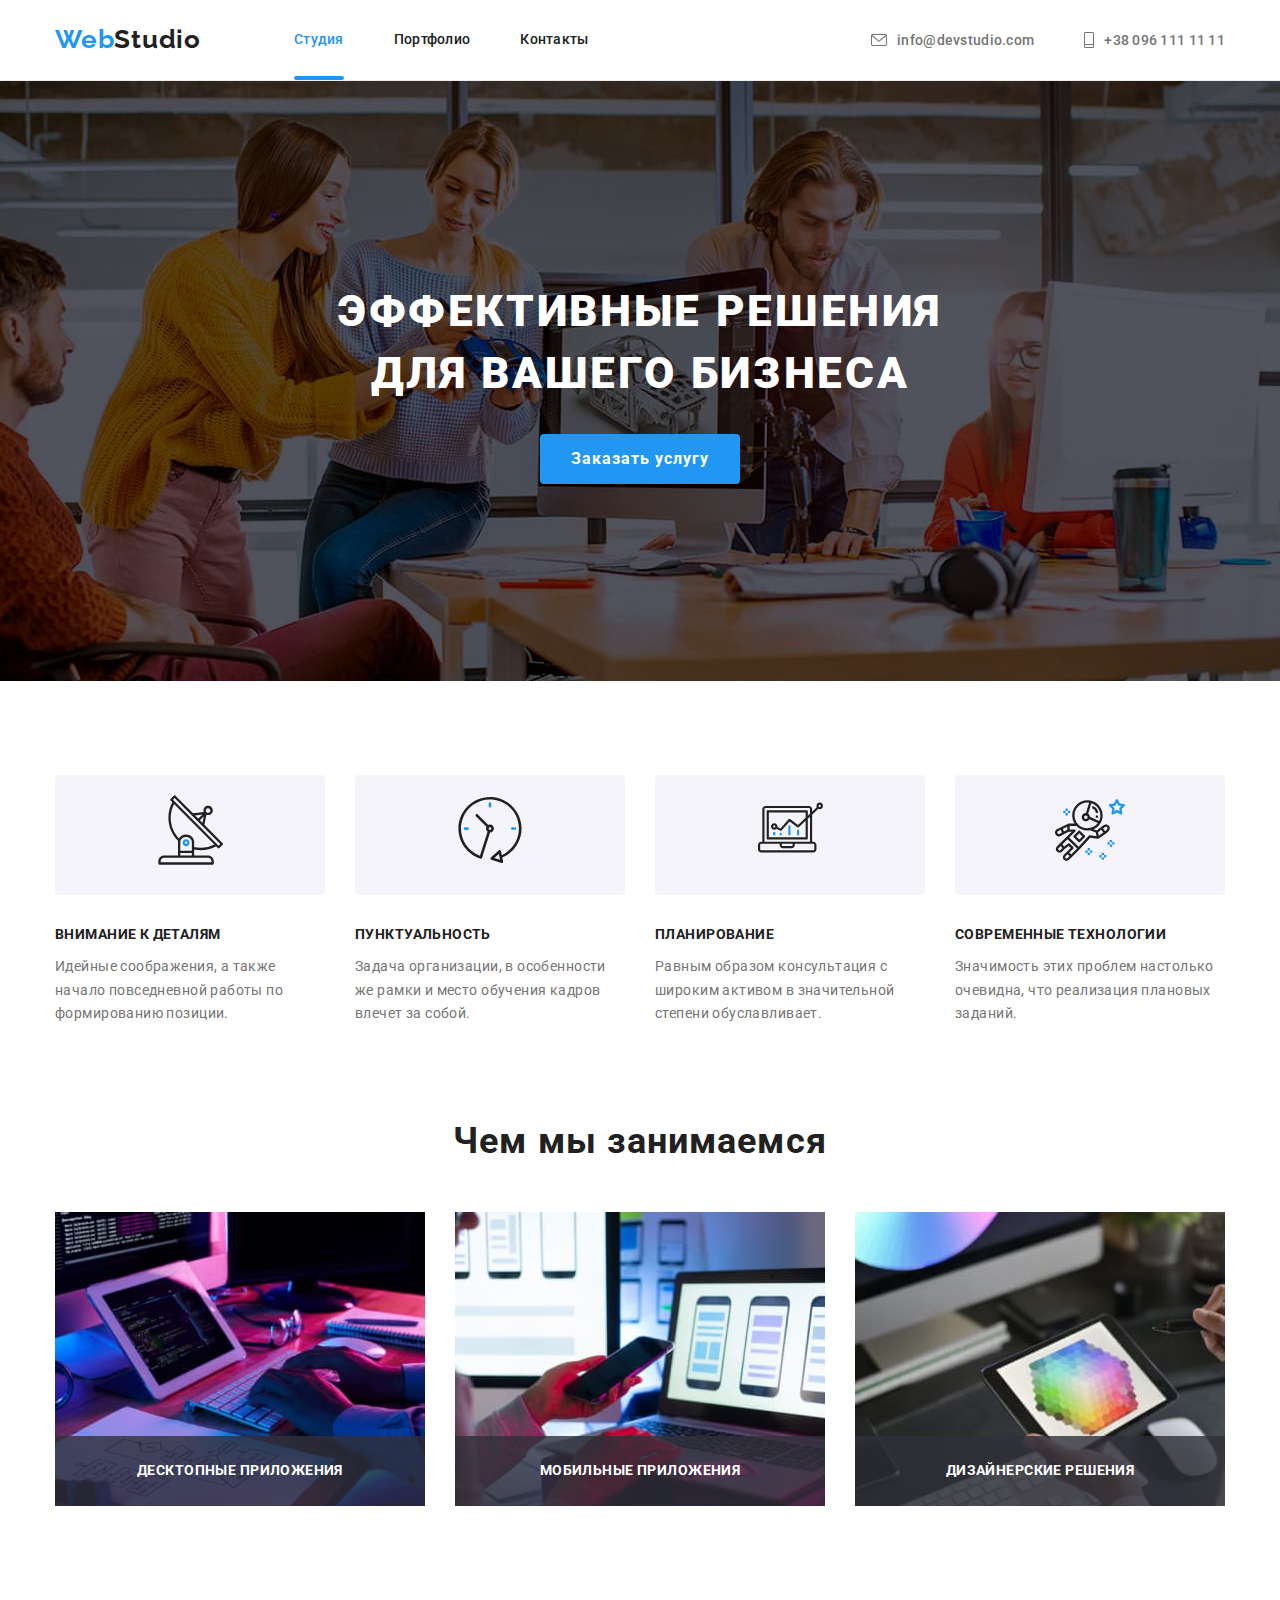
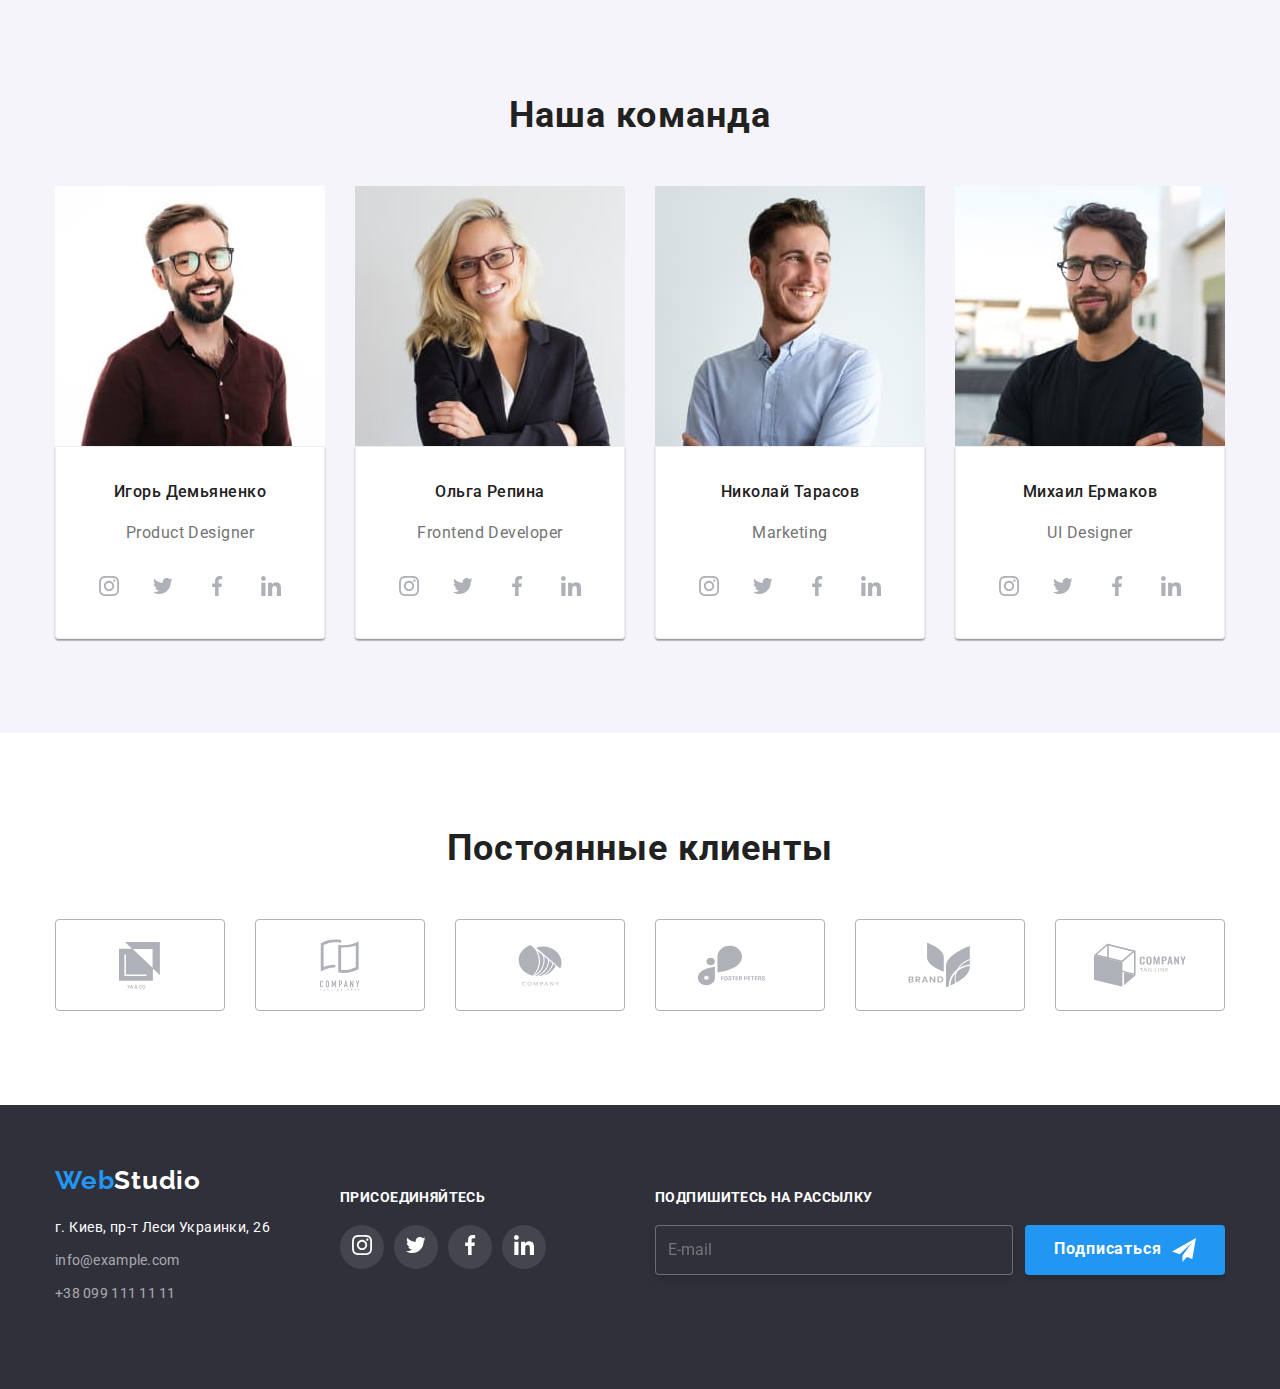
==== commit cfa4fcf6: "." ====
--- a/index.html
+++ b/index.html
@@ -448,21 +448,21 @@
         <h2 class="modal-form__title">Оставьте свои данные, мы вам перезвоним</h2>
         <div class="modal-form__field">
           <label class="modal-form__label" for="name">Имя</label>
-          <input type="text" name="name" id="name" class="modal-form__input" />
+          <input type="text" name="name" id="name" class="modal-form__input " />
           <svg width="18" height="18" class="modal-form__icon">
             <use href="./images/icons.svg#person-black"></use>
           </svg>
         </div>
         <div class="modal-form__field">
           <label class="modal-form__label" for="phone">Телефон</label>
-          <input type="tel" name="phone" id="phone" class="modal-form__input " />
+          <input type="tel" name="phone" id="phone" class="modal-form__input" />
           <svg width="18" height="18" class="modal-form__icon">
             <use href="./images/icons.svg#phone-black"></use>
           </svg>
         </div>
         <div class="modal-form__field">
-          <label for="email">Почта</label>
-          <input type="email" name="email" id="email" class="modal-form__input" />
+          <label class="modal-form__label" for="email">Почта</label>
+          <input type="email" name="email" id="email" class="modal-form__input " />
           <svg width="18" height="18" class="modal-form__icon">
             <use href="./images/icons.svg#email-black"></use>
           </svg>
@@ -544,6 +544,7 @@
 
         <h2 class="footer-form__title">Подпишитесь на рассылку</h2>
         <form class="footer-form">
+
           <input class="footer-form__input" type="email" name="email" placeholder="E-mail">
 
           <button class="footer-form__button" type="button">Подписаться
--- a/css/main.css
+++ b/css/main.css
@@ -148,6 +148,7 @@
 @media screen and (max-width: 767px) {
   .mobile-menu {
     position: absolute;
+    position: fixed;
     top: 0;
     left: 0;
     display: -webkit-box;
@@ -483,7 +484,7 @@
   padding-bottom: 118px;
 }
 
-@media screen and (min-width: 768px) {
+@media screen and (min-width: 1190px) {
   .hero {
     padding-top: 200px;
     padding-bottom: 200px;
@@ -494,14 +495,14 @@
   margin-left: auto;
   margin-right: auto;
   height: 400px;
-  background-image: -webkit-gradient(linear, left top, right top, from(rgba(0, 0, 0, 0.4))), url(/images/Header-mobile.jpg);
-  background-image: linear-gradient(to right rgba(0, 0, 0, 0.4), rgba(0, 0, 0, 0.4)), url(/images/Header-mobile.jpg);
+  background-image: -webkit-gradient(linear, left top, right top, from(rgba(0, 0, 0, 0.4))), url("../images/Header-mobile .jpg");
+  background-image: linear-gradient(to right rgba(0, 0, 0, 0.4), rgba(0, 0, 0, 0.4)), url("../images/Header-mobile .jpg");
   background-size: cover;
   background-repeat: no-repeat;
   background-position: center;
 }
 
-@media screen and (min-width: 768px) {
+@media screen and (min-width: 1190px) {
   .hero__overlay {
     height: 600px;
   }
@@ -509,8 +510,8 @@
 
 @media (-webkit-min-device-pixel-ratio: 2), (min-resolution: 2dppx) {
   .hero__overlay {
-    background-image: -webkit-gradient(linear, left top, right top, from(rgba(0, 0, 0, 0.4))), url(/images/Header-mobile@2x.jpg);
-    background-image: linear-gradient(to right rgba(0, 0, 0, 0.4), rgba(0, 0, 0, 0.4)), url(/images/Header-mobile@2x.jpg);
+    background-image: -webkit-gradient(linear, left top, right top, from(rgba(0, 0, 0, 0.4))), url("../images/Header-mobile@2x.jpg");
+    background-image: linear-gradient(to right rgba(0, 0, 0, 0.4), rgba(0, 0, 0, 0.4)), url("../images/Header-mobile@2x.jpg");
   }
 }
 
@@ -639,7 +640,6 @@
 }
 
 .description__title {
-  text-align: center;
   font-weight: bold;
   font-size: 14px;
   line-height: 1.4;
@@ -647,6 +647,12 @@
   letter-spacing: 0.03em;
   margin-top: 0;
   margin-bottom: 10px;
+}
+
+@media screen and (max-width: 766px) {
+  .description__title {
+    text-align: center;
+  }
 }
 
 .description__info {
@@ -970,6 +976,7 @@
 @media screen and (min-width: 1200px) {
   .footer__div {
     margin-right: 70px;
+    text-align: start;
   }
 }
 
@@ -985,6 +992,7 @@
 @media screen and (min-width: 1200px) {
   .social-footer {
     padding-top: 72px;
+    text-align: start;
   }
 }
 
@@ -1110,7 +1118,18 @@
   text-transform: uppercase;
   color: #ffffff;
   margin-bottom: 20px;
-  text-align: center;
+}
+
+@media screen and (max-width: 1190px) {
+  .footer-form__title {
+    text-align: center;
+  }
+}
+
+@media screen and (min-width: 1200px) {
+  .footer-form__title {
+    margin-left: 93px;
+  }
 }
 
 .footer-form__input {
@@ -1311,6 +1330,7 @@
   letter-spacing: 0.03em;
   color: #212121;
   margin-bottom: 12px;
+  margin-top: 0;
 }
 
 .modal-form__field {
@@ -1337,7 +1357,6 @@
   padding-bottom: 12px;
   padding-left: 42px;
   margin-top: 4px;
-  margin-bottom: 10px;
   font-size: 14px;
   -webkit-transition: border-color 250ms cubic-bezier(0.4, 0, 0.2, 1);
   transition: border-color 250ms cubic-bezier(0.4, 0, 0.2, 1);
@@ -1389,10 +1408,8 @@
   position: absolute;
   top: 50%;
   left: 3.5%;
-  -webkit-transform: translateY(-30%);
-          transform: translateY(-30%);
-  -webkit-transition: fill var(--animation-speed) var(--timing-function);
-  transition: fill var(--animation-speed) var(--timing-function);
+  -webkit-transition: fill 250ms cubic-bezier(0.4, 0, 0.2, 1);
+  transition: fill 250ms cubic-bezier(0.4, 0, 0.2, 1);
 }
 
 .modal-form__checkbox {
@@ -1413,18 +1430,6 @@
     font-size: 14px;
     line-height: 1.71;
     letter-spacing: 0.03em;
-  }
-}
-
-@media screen and (min-width: 320px) {
-  .modal-form__checklabel {
-    padding-left: 20px;
-  }
-}
-
-@media screen and (min-width: 768px) {
-  .modal-form__checklabel {
-    padding-left: 24px;
   }
 }
 
@@ -1455,7 +1460,6 @@
 
 .modal-form__link {
   color: #2196F3;
-  margin-left: 5px;
 }
 
 .modal-form___send-button {
@@ -1656,7 +1660,7 @@
   display: inline-block;
   width: 100%;
   height: 100%;
-  padding: 64px 24px;
+  padding: 77px 24px;
   font-style: normal;
   font-weight: normal;
   font-size: 18px;
@@ -1677,6 +1681,18 @@
   opacity: 1;
   -webkit-transform: translateY(0%);
           transform: translateY(0%);
+}
+
+@media screen and (min-width: 768px) {
+  .portfolio__hover-text {
+    padding: 49px 24px;
+  }
+}
+
+@media screen and (min-width: 1190px) {
+  .portfolio__hover-text {
+    padding: 64px 24px;
+  }
 }
 
 .portfolio__overlay {
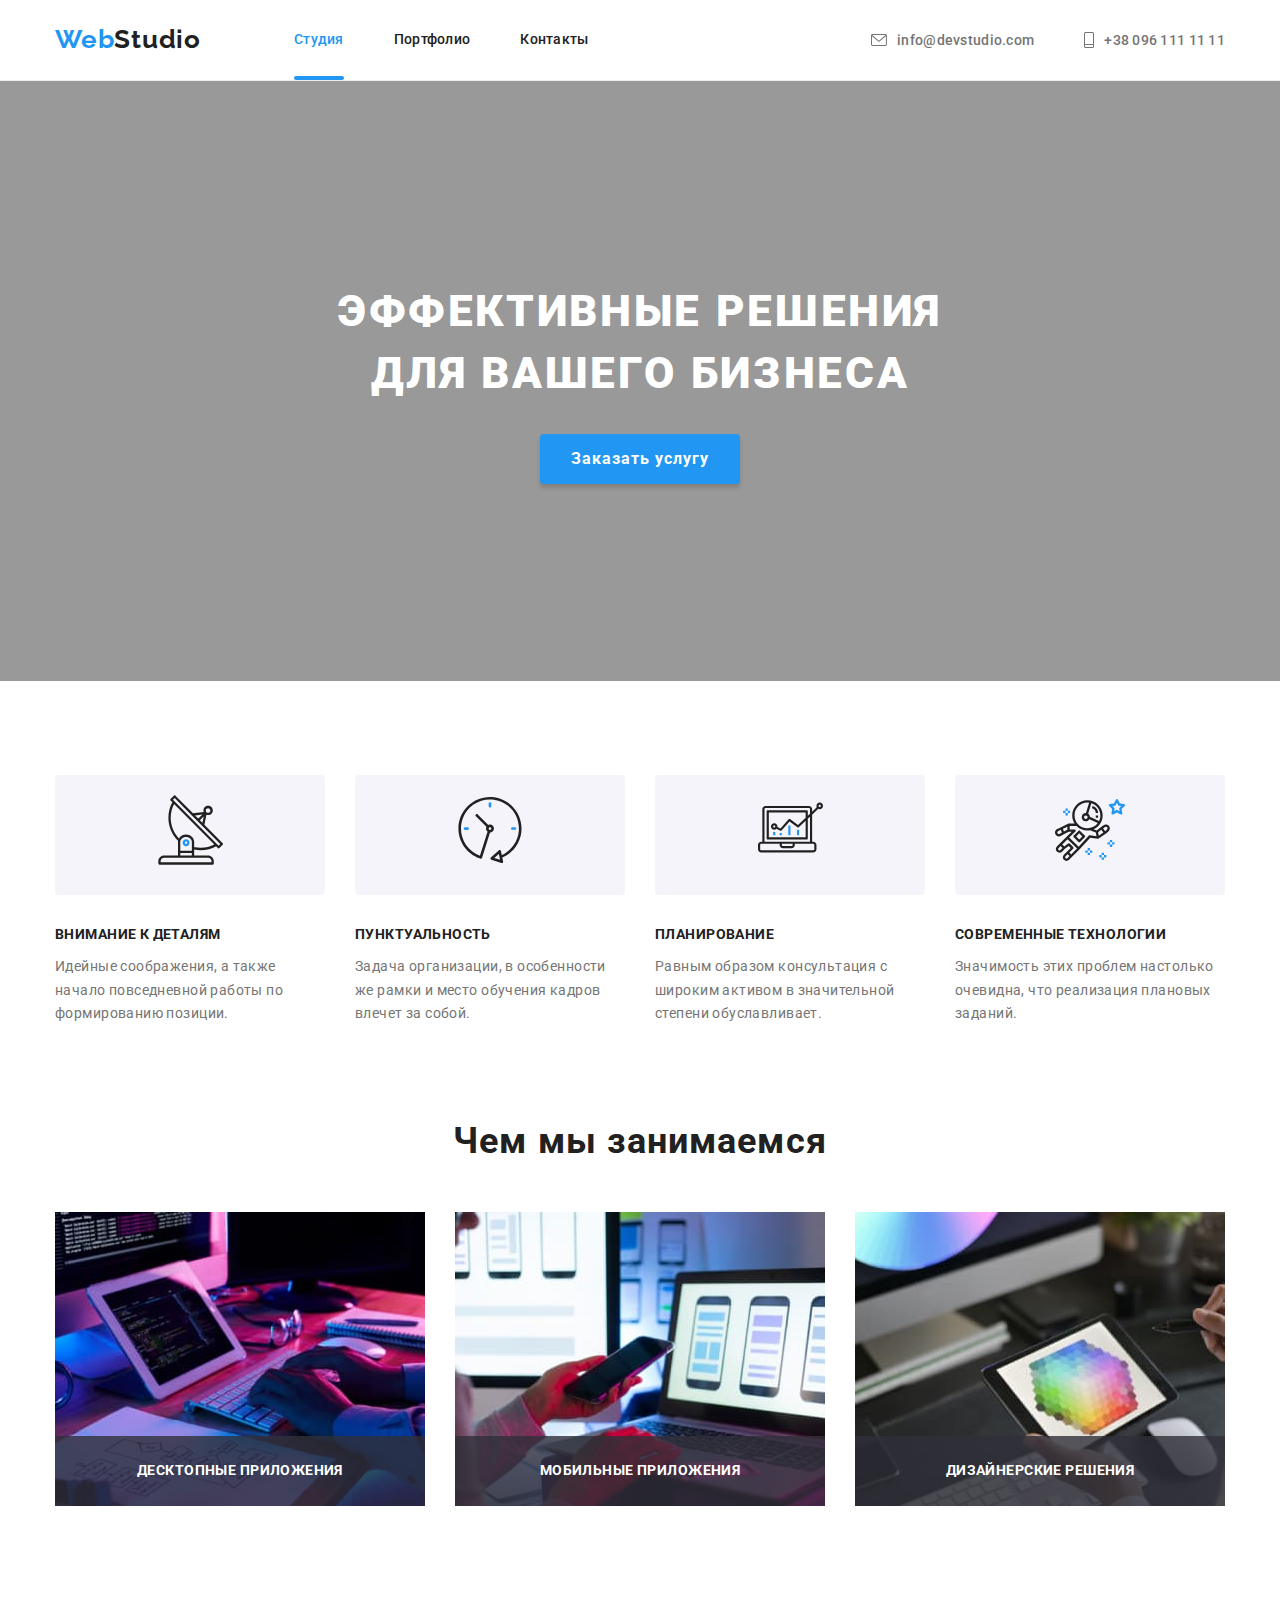
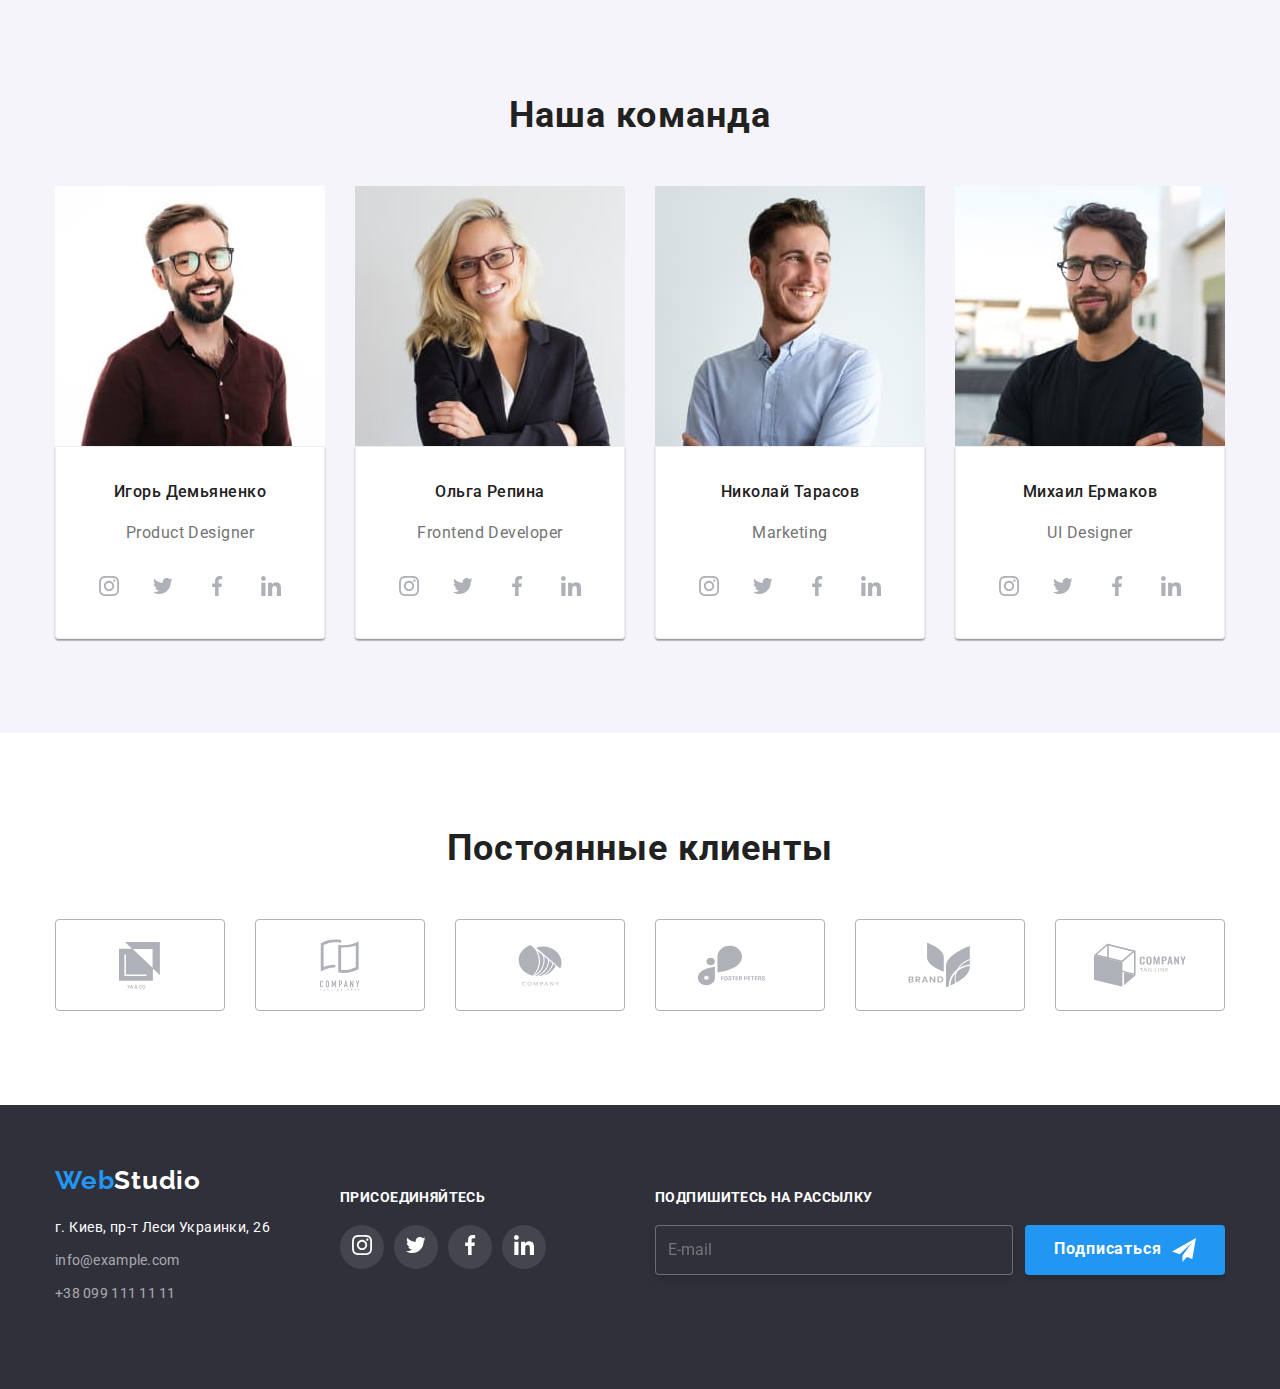
==== commit 46dee7e7: "." ====
--- a/index.html
+++ b/index.html
@@ -284,12 +284,12 @@
         <li class="team__item">
 
           <picture>
-            <source srcset="./images/team-member3_desktop.jpg 1x,
-              ./images/team-member3_desktop-@2x.jpg 2x" media="(min-width:1200px)" type="image/jpg" />
-            <source srcset="/images/team-member3_tablet.jpg 1x,
-            ./images/team-member3_tablet-@2x.jpg 2x" media="(min-width:768px)" type="image/jpg" />
-            <source srcset="./images/team-member3_mobile.jpg 1x,
-              ./images/team-member3_mobile-@2x.jpg 2x" media="(max-width:767px)" type="image/jpg" />
+            <source srcset="./images/team-member3_desktop.jpg  1x,
+              ./images/team-member3_desktop-@2x.jpg  2x" media="(min-width:1200px)" type="image/jpg" />
+            <source srcset="./images/team-member3_tablet.jpg  1x,
+            ./images/team-member3_tablet-@2x.jpg  2x" media="(min-width:768px)" type="image/jpg" />
+            <source srcset="./images/team-member3_mobile.jpg  1x,
+              ./images/team-member3_mobile-@2x.jpg  2x" media="(max-width:767px)" type="image/jpg" />
             <img src="./images/team-member3_desktop.jpg" alt="Парень в голубой рубашке" width="450" />
           </picture>
 
--- a/css/main.css
+++ b/css/main.css
@@ -495,8 +495,8 @@
   margin-left: auto;
   margin-right: auto;
   height: 400px;
-  background-image: -webkit-gradient(linear, left top, right top, from(rgba(0, 0, 0, 0.4))), url("../images/Header-mobile .jpg");
-  background-image: linear-gradient(to right rgba(0, 0, 0, 0.4), rgba(0, 0, 0, 0.4)), url("../images/Header-mobile .jpg");
+  background-image: -webkit-gradient(linear, left top, right top, from(rgba(0, 0, 0, 0.4))), url("../images/Hero-mobile.jpg");
+  background-image: linear-gradient(to right rgba(0, 0, 0, 0.4), rgba(0, 0, 0, 0.4)), url("../images/Hero-mobile.jpg");
   background-size: cover;
   background-repeat: no-repeat;
   background-position: center;
@@ -510,36 +510,36 @@
 
 @media (-webkit-min-device-pixel-ratio: 2), (min-resolution: 2dppx) {
   .hero__overlay {
-    background-image: -webkit-gradient(linear, left top, right top, from(rgba(0, 0, 0, 0.4))), url("../images/Header-mobile@2x.jpg");
-    background-image: linear-gradient(to right rgba(0, 0, 0, 0.4), rgba(0, 0, 0, 0.4)), url("../images/Header-mobile@2x.jpg");
+    background-image: -webkit-gradient(linear, left top, right top, from(rgba(0, 0, 0, 0.4))), url("../images/Hero-mobile@2x.jpg");
+    background-image: linear-gradient(to right rgba(0, 0, 0, 0.4), rgba(0, 0, 0, 0.4)), url("../images/Hero-mobile@2x.jpg");
   }
 }
 
 @media screen and (min-width: 480px) {
   .hero__overlay {
-    background-image: -webkit-gradient(linear, left top, right top, from(rgba(0, 0, 0, 0.4))), url(/images/Header-tablet.jpg);
-    background-image: linear-gradient(to right rgba(0, 0, 0, 0.4), rgba(0, 0, 0, 0.4)), url(/images/Header-tablet.jpg);
+    background-image: -webkit-gradient(linear, left top, right top, from(rgba(0, 0, 0, 0.4))), url("../images/Hero-tablet.jpg");
+    background-image: linear-gradient(to right rgba(0, 0, 0, 0.4), rgba(0, 0, 0, 0.4)), url("../images/Hero-tablet.jpg");
   }
 }
 
 @media screen and (min-width: 480px) and (-webkit-min-device-pixel-ratio: 2), screen and (min-width: 480px) and (min-resolution: 2dppx) {
   .hero__overlay {
-    background-image: -webkit-gradient(linear, left top, right top, from(rgba(0, 0, 0, 0.4))), url(/images/Header-tablet@2x.jpg);
-    background-image: linear-gradient(to right rgba(0, 0, 0, 0.4), rgba(0, 0, 0, 0.4)), url(/images/Header-tablet@2x.jpg);
+    background-image: -webkit-gradient(linear, left top, right top, from(rgba(0, 0, 0, 0.4))), url("../images/Hero-tablet@2x.jpg");
+    background-image: linear-gradient(to right rgba(0, 0, 0, 0.4), rgba(0, 0, 0, 0.4)), url("../images/Hero-tablet@2x.jpg");
   }
 }
 
 @media screen and (min-width: 768px) {
   .hero__overlay {
-    background-image: -webkit-gradient(linear, left top, right top, from(rgba(0, 0, 0, 0.4))), url(/images/Header-desktop.jpg);
-    background-image: linear-gradient(to right rgba(0, 0, 0, 0.4), rgba(0, 0, 0, 0.4)), url(/images/Header-desktop.jpg);
+    background-image: -webkit-gradient(linear, left top, right top, from(rgba(0, 0, 0, 0.4))), url("../images/Hero-desktop.jpg");
+    background-image: linear-gradient(to right rgba(0, 0, 0, 0.4), rgba(0, 0, 0, 0.4)), url("../images/Hero-desktop.jpg");
   }
 }
 
 @media screen and (min-width: 768px) and (-webkit-min-device-pixel-ratio: 2), screen and (min-width: 768px) and (min-resolution: 2dppx) {
   .hero__overlay {
-    background-image: -webkit-gradient(linear, left top, right top, from(rgba(0, 0, 0, 0.4))), url(/images/Header-desktop@2x.jpg);
-    background-image: linear-gradient(to right rgba(0, 0, 0, 0.4), rgba(0, 0, 0, 0.4)), url(/images/Header-desktop@2x.jpg);
+    background-image: -webkit-gradient(linear, left top, right top, from(rgba(0, 0, 0, 0.4))), url("../images/Hero-desktop@2x.jpg");
+    background-image: linear-gradient(to right rgba(0, 0, 0, 0.4), rgba(0, 0, 0, 0.4)), url("../images/Hero-desktop@2x.jpg");
   }
 }
 
@@ -1210,7 +1210,7 @@
   opacity: 1;
   -webkit-transition: opacity 250ms cubic-bezier(0.4, 0, 0.2, 1);
   transition: opacity 250ms cubic-bezier(0.4, 0, 0.2, 1);
-  z-index: 15;
+  z-index: 14;
   overflow-y: scroll;
 }
 
@@ -1300,6 +1300,7 @@
   cursor: pointer;
   margin-top: 8px;
   margin-right: 8px;
+  z-index: 15;
   -webkit-transition: fill 250ms cubic-bezier(0.4, 0, 0.2, 1);
   transition: fill 250ms cubic-bezier(0.4, 0, 0.2, 1);
 }
